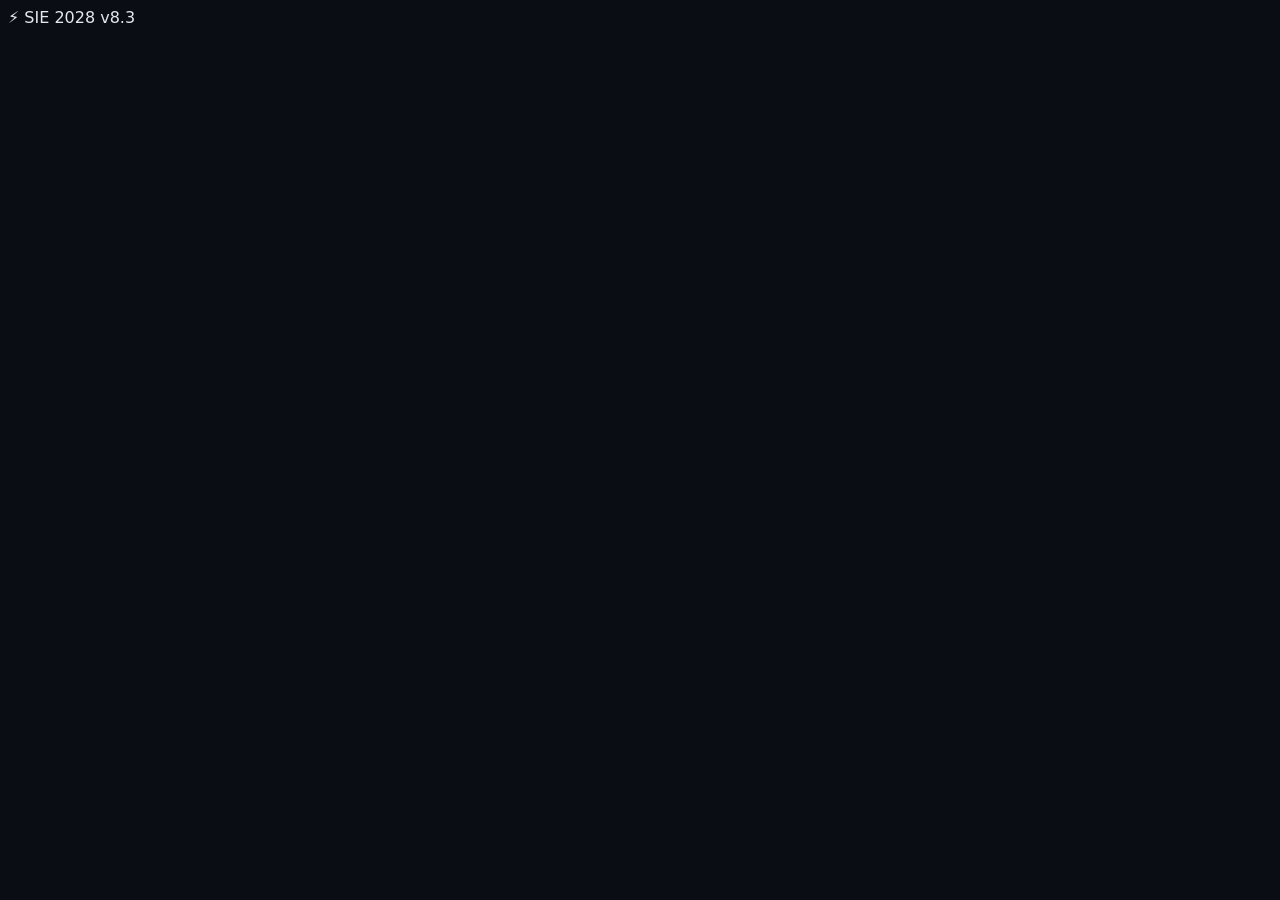
==== index.html @ 6c706891 "Add files via upload" ====
<!doctype html>
<html lang="es" data-theme="dark">
<head>
  <meta charset="utf-8"/>
  <meta name="viewport" content="width=device-width, initial-scale=1"/>
  <title>SIE 2028 · Sistema Inteligencia Electoral</title>
  <link rel="stylesheet" href="./assets/css/styles.css"/>
</head>
<body>
  <header class="topbar">
    <div class="brand">
      <span class="brand-icon">⚡</span>
      <span class="brand-name">SIE 2028</span>
      <span class="badge">v8.3</span>
    </div>
  </header>

  <div class="app-layout">
    <main class="main-content" id="main">
      <div id="view" class="view-container"></div>
    </main>
  </div>

  <script type="module" src="./app.js"></script>
</body>
</html>
---- assets/css/styles.css ----
/* SIE 2028 - Estilos base (los estilos completos están en index.html) */
body { background: #0A0D14; color: #E2E8F0; font-family: 'Segoe UI', system-ui, sans-serif; }
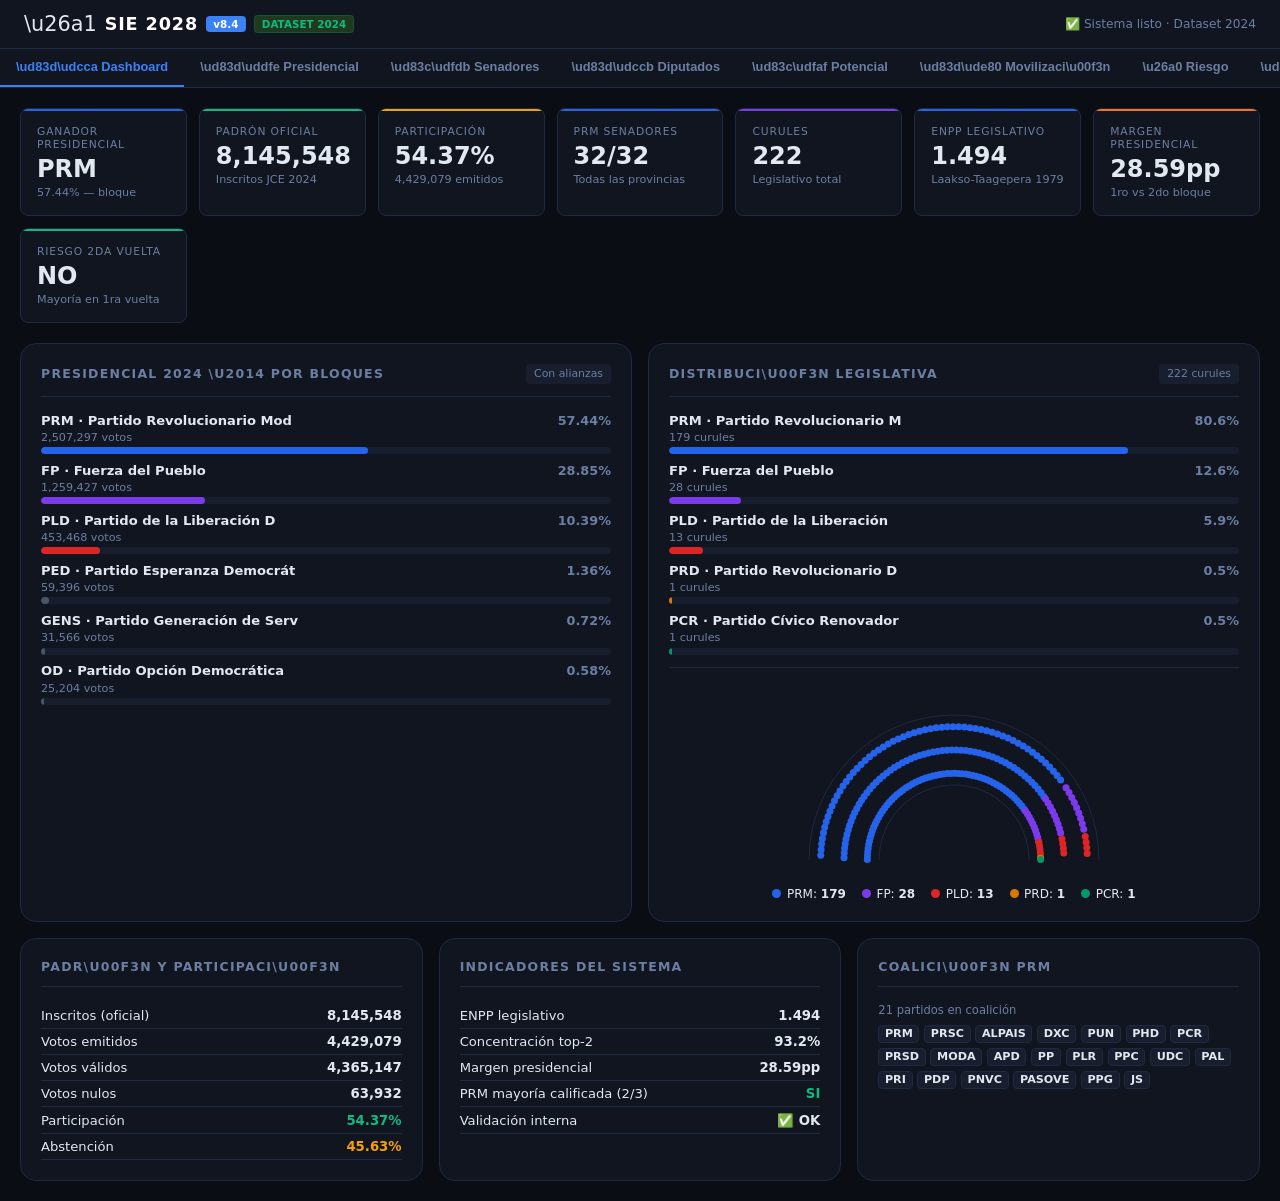
==== commit 9288026e: "Add files via upload" ====
--- a/index.html
+++ b/index.html
@@ -1,26 +1,156 @@
-<!doctype html>
-<html lang="es" data-theme="dark">
+<!DOCTYPE html>
+<html lang="es">
 <head>
-  <meta charset="utf-8"/>
-  <meta name="viewport" content="width=device-width, initial-scale=1"/>
-  <title>SIE 2028 · Sistema Inteligencia Electoral</title>
-  <link rel="stylesheet" href="./assets/css/styles.css"/>
+<meta charset="utf-8"/>
+<meta name="viewport" content="width=device-width,initial-scale=1"/>
+<title>SIE 2028 · Sistema Inteligencia Electoral</title>
+<link rel="stylesheet" href="./assets/css/styles.css"/>
 </head>
 <body>
-  <header class="topbar">
-    <div class="brand">
-      <span class="brand-icon">⚡</span>
-      <span class="brand-name">SIE 2028</span>
-      <span class="badge">v8.3</span>
+
+<header class="topbar">
+  <div class="brand">
+    <span style="font-size:1.3rem">\u26a1</span>
+    <span class="brand-name">SIE 2028</span>
+    <span class="badge">v8.4</span>
+    <span class="badge-ds">DATASET 2024</span>
+  </div>
+  <div style="display:flex;gap:.75rem;align-items:center">
+    <span id="sys-status" style="font-size:.76rem;color:var(--muted)">Iniciando...</span>
+  </div>
+</header>
+
+<nav class="nav" id="main-nav">
+  <button class="nav-btn active" data-view="dashboard">\ud83d\udcca Dashboard</button>
+  <button class="nav-btn" data-view="presidencial">\ud83d\uddfe Presidencial</button>
+  <button class="nav-btn" data-view="senadores">\ud83c\udfdb Senadores</button>
+  <button class="nav-btn" data-view="diputados">\ud83d\udccb Diputados</button>
+  <button class="nav-btn" data-view="potencial">\ud83c\udfaf Potencial</button>
+  <button class="nav-btn" data-view="movilizacion">\ud83d\ude80 Movilizaci\u00f3n</button>
+  <button class="nav-btn" data-view="riesgo">\u26a0 Riesgo</button>
+  <button class="nav-btn" data-view="simulador">\ud83d\udd2c Simulador 2028</button>
+  <button class="nav-btn" data-view="proyeccion">\ud83d\udcc8 Proyecci\u00f3n 2028</button>
+  <button class="nav-btn" data-view="replay">\u25b6 Replay 2024</button>
+  <button class="nav-btn" data-view="motores">\u2699 Motores</button>
+</nav>
+
+<main class="main">
+
+  <div id="view-dashboard" class="view active">
+    <div id="kpi-section"></div>
+    <div class="grid g2" style="margin-top:1rem">
+      <div class="card"><div class="card-hdr"><span class="card-title">Presidencial 2024 \u2014 Por bloques</span><span class="card-badge">Con alianzas</span></div><div id="pres-bar-list" class="bar-list"></div></div>
+      <div class="card"><div class="card-hdr"><span class="card-title">Distribuci\u00f3n legislativa</span><span class="card-badge">222 curules</span></div>
+        <div id="leg-bar-list" class="bar-list"></div>
+        <div class="divider"></div>
+        <canvas id="parl-canvas" width="360" height="195" style="display:block;margin:0 auto"></canvas>
+        <div id="parl-legend" style="display:flex;flex-wrap:wrap;gap:.5rem 1rem;justify-content:center;margin-top:.75rem"></div>
+      </div>
     </div>
-  </header>
-
-  <div class="app-layout">
-    <main class="main-content" id="main">
-      <div id="view" class="view-container"></div>
-    </main>
+    <div class="grid g3" style="margin-top:1rem">
+      <div class="card"><div class="card-hdr"><span class="card-title">Padr\u00f3n y Participaci\u00f3n</span></div><div id="dash-padron"></div></div>
+      <div class="card"><div class="card-hdr"><span class="card-title">Indicadores del Sistema</span></div><div id="dash-indicadores"></div></div>
+      <div class="card"><div class="card-hdr"><span class="card-title">Coalici\u00f3n PRM</span></div><div id="dash-coalicion"></div></div>
+    </div>
   </div>
 
-  <script type="module" src="./app.js"></script>
+  <div id="view-presidencial" class="view">
+    <div class="section-title">\ud83d\uddfe Resultados Presidenciales 2024</div>
+    <div class="grid g2">
+      <div class="card"><div class="card-hdr"><span class="card-title">Por bloque electoral</span><span class="card-badge">JCE Oficial</span></div><div id="pres-blocs-bars" class="bar-list"></div></div>
+      <div class="card"><div class="card-hdr"><span class="card-title">Estad\u00edsticas del proceso</span></div><div id="pres-stats"></div></div>
+    </div>
+    <div class="card" style="margin-top:1rem"><div class="card-hdr"><span class="card-title">Por partido individual</span></div><div id="pres-all-parties"></div></div>
+  </div>
+
+  <div id="view-senadores" class="view">
+    <div class="section-title">\ud83c\udfdb Senadores 2024 \u2014 32 Provincias</div>
+    <div class="kpi-grid" id="sen-kpis"></div>
+    <div class="prov-grid" id="sen-prov-grid"></div>
+  </div>
+
+  <div id="view-diputados" class="view">
+    <div class="section-title">\ud83d\udccb Diputados 2024 \u2014 D\u2019Hondt</div>
+    <div class="kpi-grid" id="dip-kpis"></div>
+    <div class="grid g2">
+      <div class="card"><div class="card-hdr"><span class="card-title">Curules por partido</span><span class="card-badge">178+5+7=190</span></div><div id="dip-bar-list" class="bar-list"></div></div>
+      <div class="card">
+        <div class="card-hdr"><span class="card-title">Diputados Exterior</span><span class="card-badge">7 curules</span></div><div id="ext-detail"></div>
+        <div class="divider"></div>
+        <div class="card-hdr" style="padding-top:.6rem"><span class="card-title">Lista Nacional</span><span class="card-badge">5 curules</span></div><div id="nat-detail"></div>
+      </div>
+    </div>
+    <div class="card" style="margin-top:1rem"><div class="card-hdr"><span class="card-title">Por circunscripci\u00f3n</span></div><div id="dip-circ-grid"></div></div>
+  </div>
+
+  <div id="view-potencial" class="view">
+    <div class="section-title">\ud83c\udfaf Potencial Electoral por Territorio</div>
+    <div class="grid g2" style="margin-bottom:1rem">
+      <div class="card"><div class="card-hdr"><span class="card-title">Objetivos ofensivos \u2014 FP</span><span class="card-badge">Score Jacobson 2004</span></div><div id="potencial-ofensivo"></div><p class="note">Score = f(margen, absten., ENPP). Fuente: Jacobson (2004), Taagepera-Shugart</p></div>
+      <div class="card"><div class="card-hdr"><span class="card-title">Defensas prioritarias \u2014 PRM</span><span class="card-badge">Risk composite</span></div><div id="potencial-defensivo"></div><p class="note">Risk = 0.5*(1-margen) + 0.25*(1-partic) + 0.25*ENPP. Fuente: Jacobson (2004)</p></div>
+    </div>
+    <div class="card"><div class="card-hdr"><span class="card-title">Mapa de competitividad provincial</span><span class="card-badge">Laakso-Taagepera ENPP</span></div><div id="competitividad-grid" class="prov-grid"></div></div>
+  </div>
+
+  <div id="view-movilizacion" class="view">
+    <div class="section-title">\ud83d\ude80 Agenda de Movilizaci\u00f3n \u2014 FP</div>
+    <div class="card">
+      <div class="card-hdr"><span class="card-title">Provincias recuperables</span><span class="card-badge">Leighley & Nagler 2013</span></div>
+      <p class="note" style="margin-bottom:.75rem">Votos necesarios = ceil(\u0394votos/2)+1. Factibilidad = % de abstencionistas a movilizar.</p>
+      <div id="movilizacion-list"></div>
+    </div>
+  </div>
+
+  <div id="view-riesgo" class="view">
+    <div class="section-title">\u26a0 Mapa de Riesgo Electoral \u2014 PRM</div>
+    <div class="kpi-grid" id="riesgo-kpis"></div>
+    <div class="grid g2">
+      <div class="card"><div class="card-hdr"><span class="card-title">Provincias por riesgo</span><span class="card-badge">Composite Index</span></div><div id="riesgo-list"></div><p class="note">Risk = 0.50\u00d7(1-margen) + 0.25\u00d7(1-partic.) + 0.25\u00d7ENPP</p></div>
+      <div class="card"><div class="card-hdr"><span class="card-title">Alertas de alto riesgo</span></div><div id="riesgo-alertas"></div></div>
+    </div>
+  </div>
+
+  <div id="view-simulador" class="view">
+    <div class="section-title">\ud83d\udd2c Simulador Electoral 2028</div>
+    <div class="sim-grid">
+      <div class="card"><div class="card-hdr"><span class="card-title">Intenci\u00f3n de voto</span><span class="card-badge">D\u2019Hondt + umbral 2%</span></div>
+        <div id="sim-sliders" class="slider-group"></div>
+        <div style="margin-top:1rem"><button id="btn-simular" style="background:var(--accent);color:#fff;border:none;padding:.6rem 1.2rem;border-radius:var(--r);font-weight:700;cursor:pointer;width:100%">\u25b6 Simular D\u2019Hondt</button></div>
+        <p class="note">D\u2019Hondt con umbral 2% \u2014 Ley Electoral RD 275-97, Art. 68</p>
+      </div>
+      <div class="card"><div class="card-hdr"><span class="card-title">Proyecci\u00f3n legislativa</span></div><div id="sim-results"><p class="text-muted text-sm">Ajusta los sliders y presiona Simular.</p></div></div>
+    </div>
+  </div>
+
+  <div id="view-proyeccion" class="view">
+    <div class="section-title">\ud83d\udcc8 Proyecci\u00f3n Electoral 2028</div>
+    <div class="grid g2">
+      <div class="card"><div class="card-hdr"><span class="card-title">Modelo Fundamentals</span><span class="card-badge">Abramowitz 2008 adaptado</span></div><div id="proy-fundamentals"></div><p class="note">Incumbencia Erikson & Wlezien +3.5pp. Desgaste -2pp por ciclo adicional. Regresi\u00f3n a la media 15% (Silver/538).</p></div>
+      <div class="card"><div class="card-hdr"><span class="card-title">Crecimiento del Padr\u00f3n</span><span class="card-badge">CAGR</span></div><div id="proy-padron"></div></div>
+    </div>
+    <div class="card" style="margin-top:1rem"><div class="card-hdr"><span class="card-title">Encuestas \u2014 Carga manual</span><span class="card-badge">Silver/538 weighting</span></div><div id="encuestas-panel"></div></div>
+  </div>
+
+  <div id="view-replay" class="view">
+    <div class="section-title">\u25b6 Replay Electoral 2024</div>
+    <div class="grid g2">
+      <div class="card"><div class="card-hdr"><span class="card-title">Verificaciones</span><span class="card-badge">MODO REPLAY</span></div><div id="replay-checks"></div></div>
+      <div class="card"><div class="card-hdr"><span class="card-title">Resumen</span></div><div id="replay-summary"></div></div>
+    </div>
+  </div>
+
+  <div id="view-motores" class="view">
+    <div class="section-title">\u2699 Estado de Motores \u2014 SIE 2028 v8.4</div>
+    <div class="grid g2">
+      <div class="card"><div class="card-hdr"><span class="card-title">Activos (16)</span></div><div id="motores-on"></div></div>
+      <div class="card"><div class="card-hdr"><span class="card-title">Desactivados (2)</span></div><div id="motores-off"></div></div>
+    </div>
+    <div class="card" style="margin-top:1rem"><div class="card-hdr"><span class="card-title">Datasets</span></div><div id="datasets-status"></div></div>
+    <div class="card" style="margin-top:1rem"><div class="card-hdr"><span class="card-title">Referencias metodol\u00f3gicas</span></div><div id="metodologia-refs"></div></div>
+  </div>
+
+</main>
+
+<script src="./app.js"></script>
 </body>
 </html>
--- a/assets/css/styles.css
+++ b/assets/css/styles.css
@@ -1,2 +1,79 @@
-/* SIE 2028 - Estilos base (los estilos completos están en index.html) */
-body { background: #0A0D14; color: #E2E8F0; font-family: 'Segoe UI', system-ui, sans-serif; }
+
+:root{
+  --bg:#0A0D14;--bg2:#111520;--bg3:#181E2E;--border:#1E2A40;
+  --text:#E2E8F0;--muted:#6B7FA3;--accent:#3B82F6;
+  --prm:#2563EB;--fp:#7C3AED;--pld:#DC2626;--prd:#D97706;--pcr:#059669;--other:#4B5563;
+  --gold:#F59E0B;--green:#10B981;--red:#EF4444;--orange:#F97316;
+  --r:.5rem;--r2:1rem;
+}
+*{box-sizing:border-box;margin:0;padding:0}
+body{background:var(--bg);color:var(--text);font-family:'Segoe UI',system-ui,sans-serif;min-height:100vh;display:flex;flex-direction:column}
+.topbar{background:var(--bg2);border-bottom:1px solid var(--border);padding:.75rem 1.5rem;display:flex;align-items:center;justify-content:space-between;position:sticky;top:0;z-index:100}
+.brand{display:flex;align-items:center;gap:.5rem}
+.brand-name{font-size:1.1rem;font-weight:700;letter-spacing:.05em;color:#fff}
+.badge{background:var(--accent);color:#fff;font-size:.65rem;font-weight:700;padding:.15rem .45rem;border-radius:.25rem}
+.badge-ds{background:#1E3A1E;color:var(--green);border:1px solid #10B98133;font-size:.65rem;font-weight:700;padding:.15rem .45rem;border-radius:.25rem}
+.nav{background:var(--bg2);border-bottom:1px solid var(--border);display:flex;overflow-x:auto;scrollbar-width:none}
+.nav::-webkit-scrollbar{display:none}
+.nav-btn{background:none;border:none;color:var(--muted);padding:.65rem 1rem;font-size:.8rem;font-weight:600;cursor:pointer;border-bottom:2px solid transparent;transition:all .2s;white-space:nowrap}
+.nav-btn:hover{color:var(--text)}.nav-btn.active{color:var(--accent);border-bottom-color:var(--accent)}
+.main{flex:1;padding:1.25rem;max-width:1440px;margin:0 auto;width:100%}
+.view{display:none}.view.active{display:block}
+.grid{display:grid;gap:1rem}
+.g2{grid-template-columns:repeat(2,1fr)}.g3{grid-template-columns:repeat(3,1fr)}.g4{grid-template-columns:repeat(4,1fr)}
+.card{background:var(--bg2);border:1px solid var(--border);border-radius:var(--r2);padding:1.25rem}
+.card-hdr{display:flex;align-items:center;justify-content:space-between;margin-bottom:1rem;padding-bottom:.75rem;border-bottom:1px solid var(--border)}
+.card-title{font-size:.78rem;font-weight:700;text-transform:uppercase;letter-spacing:.1em;color:var(--muted)}
+.card-badge{font-size:.68rem;color:var(--muted);background:var(--bg3);padding:.2rem .5rem;border-radius:.25rem}
+.kpi-grid{display:grid;grid-template-columns:repeat(auto-fit,minmax(150px,1fr));gap:.75rem;margin-bottom:1.25rem}
+.kpi{background:var(--bg2);border:1px solid var(--border);border-radius:var(--r);padding:1rem;position:relative;overflow:hidden}
+.kpi::before{content:'';position:absolute;top:0;left:0;right:0;height:2px}
+.kpi.blue::before{background:var(--prm)}.kpi.purple::before{background:var(--fp)}
+.kpi.green::before{background:var(--green)}.kpi.gold::before{background:var(--gold)}
+.kpi.red::before{background:var(--red)}.kpi.orange::before{background:var(--orange)}
+.kpi-label{font-size:.67rem;text-transform:uppercase;letter-spacing:.08em;color:var(--muted);margin-bottom:.4rem}
+.kpi-val{font-size:1.5rem;font-weight:800;line-height:1}
+.kpi-sub{font-size:.7rem;color:var(--muted);margin-top:.3rem}
+.bar-list{display:flex;flex-direction:column;gap:.55rem}
+.bar-hdr{display:flex;justify-content:space-between;align-items:center;margin-bottom:.2rem}
+.bar-label{font-size:.82rem;font-weight:600}.bar-pct{font-size:.8rem;font-weight:700;color:var(--muted)}
+.bar-track{background:var(--bg3);border-radius:99px;height:7px;overflow:hidden}
+.bar-fill{height:100%;border-radius:99px;transition:width 1s cubic-bezier(.4,0,.2,1)}
+.prov-grid{display:grid;grid-template-columns:repeat(auto-fill,minmax(190px,1fr));gap:.5rem}
+.prov-card{background:var(--bg3);border:1px solid var(--border);border-radius:var(--r);padding:.75rem;transition:border-color .2s}
+.prov-card:hover{border-color:var(--accent)}
+.prov-name{font-size:.76rem;font-weight:600;margin-bottom:.25rem;color:var(--muted)}
+.prov-winner{font-size:.95rem;font-weight:800;margin-bottom:.12rem}
+.prov-pct{font-size:.7rem;color:var(--muted)}
+.prov-bar{margin-top:.45rem;display:flex;gap:2px;height:4px;border-radius:3px;overflow:hidden}
+.risk-badge{display:inline-block;font-size:.63rem;font-weight:700;padding:.1rem .32rem;border-radius:.2rem;margin-top:.28rem}
+.risk-alto{background:#3D1A1A;color:var(--red);border:1px solid #EF444433}
+.risk-medio{background:#3D2A0A;color:var(--gold);border:1px solid #F59E0B33}
+.risk-bajo{background:#0D2010;color:var(--green);border:1px solid #10B98133}
+.sim-grid{display:grid;grid-template-columns:1fr 1fr;gap:1.25rem;align-items:start}
+.slider-group{display:flex;flex-direction:column;gap:.85rem}
+.slider-row{display:grid;grid-template-columns:52px 1fr 46px;gap:.5rem;align-items:center}
+.slider-party{font-size:.8rem;font-weight:700}
+.slider-val{font-size:.76rem;font-weight:700;text-align:right;color:var(--muted)}
+input[type=range]{-webkit-appearance:none;width:100%;height:5px;border-radius:99px;background:var(--bg3);outline:none;cursor:pointer}
+input[type=range]::-webkit-slider-thumb{-webkit-appearance:none;width:14px;height:14px;border-radius:50%;background:var(--accent);cursor:pointer}
+.replay-step{background:var(--bg3);border:1px solid var(--border);border-radius:var(--r);padding:.6rem .9rem;display:flex;align-items:center;gap:.5rem;margin-bottom:.35rem}
+.replay-step.ok{border-color:#10B98133;background:#0D1F14}
+.replay-step.fail{border-color:#EF444433;background:#1F0D0D}
+.replay-icon{font-size:.95rem;min-width:1.3rem}
+.replay-name{font-size:.8rem;font-weight:600;flex:1}
+.replay-status{font-size:.7rem;color:var(--muted)}
+.section-title{font-size:1.1rem;font-weight:700;margin-bottom:1rem;display:flex;align-items:center;gap:.5rem}
+.tag{display:inline-block;font-size:.63rem;font-weight:700;padding:.1rem .35rem;border-radius:.2rem}
+.tag-on{background:#0D2010;color:var(--green);border:1px solid #10B98133}
+.tag-off{background:#1A1A1A;color:var(--muted);border:1px solid var(--border)}
+.divider{height:1px;background:var(--border);margin:.75rem 0}
+.text-muted{color:var(--muted)}.text-sm{font-size:.82rem}.fw7{font-weight:700}
+.flex{display:flex}.jb{justify-content:space-between}
+.note{font-size:.67rem;color:var(--muted);border-left:2px solid var(--border);padding-left:.55rem;margin-top:.6rem;font-style:italic}
+.score-wrap{display:flex;align-items:center;gap:.5rem}
+.score-track{flex:1;background:var(--bg3);border-radius:99px;height:6px;overflow:hidden}
+.score-fill{height:100%;border-radius:99px}
+.mov-card{background:var(--bg3);border:1px solid var(--border);border-radius:var(--r);padding:.75rem;margin-bottom:.4rem}
+.fact-alta{color:var(--green)}.fact-media{color:var(--gold)}.fact-baja{color:var(--red)}
+@media(max-width:720px){.g2,.g3,.g4{grid-template-columns:1fr}.sim-grid{grid-template-columns:1fr}}
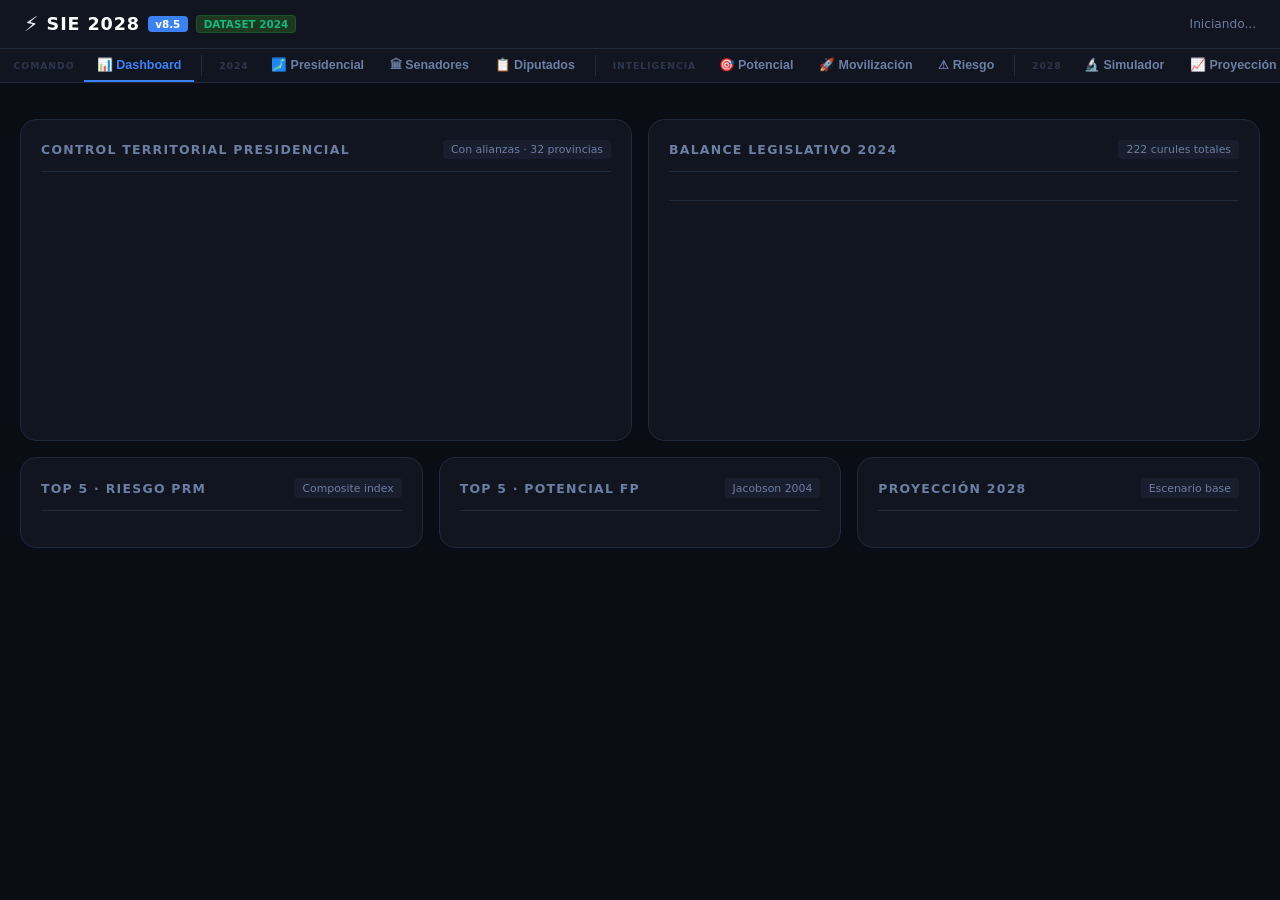
==== commit 608ebce4: "Add files via upload" ====
--- a/index.html
+++ b/index.html
@@ -10,9 +10,9 @@
 
 <header class="topbar">
   <div class="brand">
-    <span style="font-size:1.3rem">\u26a1</span>
+    <span style="font-size:1.3rem">⚡</span>
     <span class="brand-name">SIE 2028</span>
-    <span class="badge">v8.4</span>
+    <span class="badge">v8.5</span>
     <span class="badge-ds">DATASET 2024</span>
   </div>
   <div style="display:flex;gap:.75rem;align-items:center">
@@ -20,119 +20,269 @@
   </div>
 </header>
 
+<!-- NAV con grupos jerárquicos -->
 <nav class="nav" id="main-nav">
-  <button class="nav-btn active" data-view="dashboard">\ud83d\udcca Dashboard</button>
-  <button class="nav-btn" data-view="presidencial">\ud83d\uddfe Presidencial</button>
-  <button class="nav-btn" data-view="senadores">\ud83c\udfdb Senadores</button>
-  <button class="nav-btn" data-view="diputados">\ud83d\udccb Diputados</button>
-  <button class="nav-btn" data-view="potencial">\ud83c\udfaf Potencial</button>
-  <button class="nav-btn" data-view="movilizacion">\ud83d\ude80 Movilizaci\u00f3n</button>
-  <button class="nav-btn" data-view="riesgo">\u26a0 Riesgo</button>
-  <button class="nav-btn" data-view="simulador">\ud83d\udd2c Simulador 2028</button>
-  <button class="nav-btn" data-view="proyeccion">\ud83d\udcc8 Proyecci\u00f3n 2028</button>
-  <button class="nav-btn" data-view="replay">\u25b6 Replay 2024</button>
-  <button class="nav-btn" data-view="motores">\u2699 Motores</button>
+  <div class="nav-group">
+    <span class="nav-group-label">COMANDO</span>
+    <button class="nav-btn active" data-view="dashboard">📊 Dashboard</button>
+  </div>
+  <div class="nav-sep"></div>
+  <div class="nav-group">
+    <span class="nav-group-label">2024</span>
+    <button class="nav-btn" data-view="presidencial">🗾 Presidencial</button>
+    <button class="nav-btn" data-view="senadores">🏛 Senadores</button>
+    <button class="nav-btn" data-view="diputados">📋 Diputados</button>
+  </div>
+  <div class="nav-sep"></div>
+  <div class="nav-group">
+    <span class="nav-group-label">INTELIGENCIA</span>
+    <button class="nav-btn" data-view="potencial">🎯 Potencial</button>
+    <button class="nav-btn" data-view="movilizacion">🚀 Movilización</button>
+    <button class="nav-btn" data-view="riesgo">⚠ Riesgo</button>
+  </div>
+  <div class="nav-sep"></div>
+  <div class="nav-group">
+    <span class="nav-group-label">2028</span>
+    <button class="nav-btn" data-view="simulador">🔬 Simulador</button>
+    <button class="nav-btn" data-view="proyeccion">📈 Proyección</button>
+  </div>
+  <div class="nav-sep"></div>
+  <div class="nav-group">
+    <span class="nav-group-label">SISTEMA</span>
+    <button class="nav-btn" data-view="replay">▶ Replay</button>
+    <button class="nav-btn" data-view="motores">⚙ Motores</button>
+  </div>
 </nav>
 
 <main class="main">
 
+  <!-- NIVEL 1: COMANDO -->
   <div id="view-dashboard" class="view active">
+    <!-- Fila 1: KPIs estratégicos -->
     <div id="kpi-section"></div>
+
+    <!-- Fila 2: Mapa de control + Legislativo -->
     <div class="grid g2" style="margin-top:1rem">
-      <div class="card"><div class="card-hdr"><span class="card-title">Presidencial 2024 \u2014 Por bloques</span><span class="card-badge">Con alianzas</span></div><div id="pres-bar-list" class="bar-list"></div></div>
-      <div class="card"><div class="card-hdr"><span class="card-title">Distribuci\u00f3n legislativa</span><span class="card-badge">222 curules</span></div>
+      <div class="card">
+        <div class="card-hdr">
+          <span class="card-title">Control territorial presidencial</span>
+          <span class="card-badge">Con alianzas · 32 provincias</span>
+        </div>
+        <div id="dash-mapa-control"></div>
+      </div>
+      <div class="card">
+        <div class="card-hdr">
+          <span class="card-title">Balance legislativo 2024</span>
+          <span class="card-badge">222 curules totales</span>
+        </div>
         <div id="leg-bar-list" class="bar-list"></div>
         <div class="divider"></div>
         <canvas id="parl-canvas" width="360" height="195" style="display:block;margin:0 auto"></canvas>
         <div id="parl-legend" style="display:flex;flex-wrap:wrap;gap:.5rem 1rem;justify-content:center;margin-top:.75rem"></div>
       </div>
     </div>
+
+    <!-- Fila 3: Alertas estratégicas -->
     <div class="grid g3" style="margin-top:1rem">
-      <div class="card"><div class="card-hdr"><span class="card-title">Padr\u00f3n y Participaci\u00f3n</span></div><div id="dash-padron"></div></div>
-      <div class="card"><div class="card-hdr"><span class="card-title">Indicadores del Sistema</span></div><div id="dash-indicadores"></div></div>
-      <div class="card"><div class="card-hdr"><span class="card-title">Coalici\u00f3n PRM</span></div><div id="dash-coalicion"></div></div>
-    </div>
-  </div>
-
+      <div class="card">
+        <div class="card-hdr"><span class="card-title">Top 5 · Riesgo PRM</span><span class="card-badge">Composite index</span></div>
+        <div id="dash-riesgo-top"></div>
+      </div>
+      <div class="card">
+        <div class="card-hdr"><span class="card-title">Top 5 · Potencial FP</span><span class="card-badge">Jacobson 2004</span></div>
+        <div id="dash-potencial-top"></div>
+      </div>
+      <div class="card">
+        <div class="card-hdr"><span class="card-title">Proyección 2028</span><span class="card-badge">Escenario base</span></div>
+        <div id="dash-proyeccion-quick"></div>
+      </div>
+    </div>
+  </div>
+
+  <!-- NIVEL 2: ANÁLISIS ELECTORAL 2024 -->
   <div id="view-presidencial" class="view">
-    <div class="section-title">\ud83d\uddfe Resultados Presidenciales 2024</div>
-    <div class="grid g2">
-      <div class="card"><div class="card-hdr"><span class="card-title">Por bloque electoral</span><span class="card-badge">JCE Oficial</span></div><div id="pres-blocs-bars" class="bar-list"></div></div>
-      <div class="card"><div class="card-hdr"><span class="card-title">Estad\u00edsticas del proceso</span></div><div id="pres-stats"></div></div>
-    </div>
-    <div class="card" style="margin-top:1rem"><div class="card-hdr"><span class="card-title">Por partido individual</span></div><div id="pres-all-parties"></div></div>
+    <div class="section-title">🗾 Resultados Presidenciales 2024</div>
+    <div class="grid g2">
+      <div class="card">
+        <div class="card-hdr"><span class="card-title">Por bloque electoral</span><span class="card-badge">JCE Oficial · Con alianzas</span></div>
+        <div id="pres-blocs-bars" class="bar-list"></div>
+      </div>
+      <div class="card">
+        <div class="card-hdr"><span class="card-title">Estadísticas del proceso</span></div>
+        <div id="pres-stats"></div>
+      </div>
+    </div>
+    <div class="card" style="margin-top:1rem">
+      <div class="card-hdr"><span class="card-title">Por partido individual</span><span class="card-badge">Sin agrupar</span></div>
+      <div id="pres-all-parties"></div>
+    </div>
   </div>
 
   <div id="view-senadores" class="view">
-    <div class="section-title">\ud83c\udfdb Senadores 2024 \u2014 32 Provincias</div>
+    <div class="section-title">🏛 Senadores 2024 — 32 Provincias</div>
     <div class="kpi-grid" id="sen-kpis"></div>
-    <div class="prov-grid" id="sen-prov-grid"></div>
+    <!-- Tabs: ganador real vs bloque coalición -->
+    <div class="tab-bar" id="sen-tab-bar">
+      <button class="tab-btn active" data-tab="sen-real">Ganador real por partido</button>
+      <button class="tab-btn" data-tab="sen-coal">Por bloque coalición</button>
+    </div>
+    <div id="sen-tab-real" class="tab-panel active">
+      <div class="prov-grid" id="sen-prov-grid"></div>
+    </div>
+    <div id="sen-tab-coal" class="tab-panel">
+      <div id="sen-coal-detail"></div>
+    </div>
   </div>
 
   <div id="view-diputados" class="view">
-    <div class="section-title">\ud83d\udccb Diputados 2024 \u2014 D\u2019Hondt</div>
+    <div class="section-title">📋 Diputados 2024 — D'Hondt</div>
     <div class="kpi-grid" id="dip-kpis"></div>
     <div class="grid g2">
-      <div class="card"><div class="card-hdr"><span class="card-title">Curules por partido</span><span class="card-badge">178+5+7=190</span></div><div id="dip-bar-list" class="bar-list"></div></div>
-      <div class="card">
-        <div class="card-hdr"><span class="card-title">Diputados Exterior</span><span class="card-badge">7 curules</span></div><div id="ext-detail"></div>
+      <div class="card">
+        <div class="card-hdr"><span class="card-title">Curules por partido</span><span class="card-badge">178+5+7=190</span></div>
+        <div id="dip-bar-list" class="bar-list"></div>
+      </div>
+      <div class="card">
+        <div class="card-hdr"><span class="card-title">Diputados Exterior</span><span class="card-badge">7 curules</span></div>
+        <div id="ext-detail"></div>
         <div class="divider"></div>
-        <div class="card-hdr" style="padding-top:.6rem"><span class="card-title">Lista Nacional</span><span class="card-badge">5 curules</span></div><div id="nat-detail"></div>
-      </div>
-    </div>
-    <div class="card" style="margin-top:1rem"><div class="card-hdr"><span class="card-title">Por circunscripci\u00f3n</span></div><div id="dip-circ-grid"></div></div>
-  </div>
-
+        <div class="card-hdr" style="padding-top:.6rem"><span class="card-title">Lista Nacional</span><span class="card-badge">5 curules</span></div>
+        <div id="nat-detail"></div>
+      </div>
+    </div>
+    <div class="card" style="margin-top:1rem">
+      <div class="card-hdr"><span class="card-title">Por circunscripción</span><span class="card-badge">D'Hondt umbral 2%</span></div>
+      <div id="dip-circ-grid"></div>
+    </div>
+  </div>
+
+  <!-- NIVEL 3: INTELIGENCIA ESTRATÉGICA -->
   <div id="view-potencial" class="view">
-    <div class="section-title">\ud83c\udfaf Potencial Electoral por Territorio</div>
+    <div class="section-title">🎯 Potencial Electoral por Territorio</div>
+    <!-- Selector de nivel electoral -->
+    <div class="level-selector" id="pot-level-bar">
+      <span class="level-label">Nivel:</span>
+      <button class="level-btn active" data-level="presidencial">Presidencial</button>
+      <button class="level-btn" data-level="senadores">Senadores</button>
+      <button class="level-btn" data-level="diputados">Diputados</button>
+    </div>
     <div class="grid g2" style="margin-bottom:1rem">
-      <div class="card"><div class="card-hdr"><span class="card-title">Objetivos ofensivos \u2014 FP</span><span class="card-badge">Score Jacobson 2004</span></div><div id="potencial-ofensivo"></div><p class="note">Score = f(margen, absten., ENPP). Fuente: Jacobson (2004), Taagepera-Shugart</p></div>
-      <div class="card"><div class="card-hdr"><span class="card-title">Defensas prioritarias \u2014 PRM</span><span class="card-badge">Risk composite</span></div><div id="potencial-defensivo"></div><p class="note">Risk = 0.5*(1-margen) + 0.25*(1-partic) + 0.25*ENPP. Fuente: Jacobson (2004)</p></div>
-    </div>
-    <div class="card"><div class="card-hdr"><span class="card-title">Mapa de competitividad provincial</span><span class="card-badge">Laakso-Taagepera ENPP</span></div><div id="competitividad-grid" class="prov-grid"></div></div>
+      <div class="card">
+        <div class="card-hdr">
+          <span class="card-title">Objetivos ofensivos — FP</span>
+          <span class="card-badge">Score Jacobson 2004</span>
+        </div>
+        <div id="potencial-ofensivo"></div>
+        <p class="note">Score = f(margen, absten., ENPP). Fuente: Jacobson (2004), Taagepera-Shugart</p>
+      </div>
+      <div class="card">
+        <div class="card-hdr">
+          <span class="card-title">Defensas prioritarias — PRM</span>
+          <span class="card-badge">Risk composite</span>
+        </div>
+        <div id="potencial-defensivo"></div>
+        <p class="note">Risk = 0.5*(1-margen) + 0.25*(1-partic) + 0.25*ENPP. Fuente: Jacobson (2004)</p>
+      </div>
+    </div>
+    <div class="card">
+      <div class="card-hdr">
+        <span class="card-title">Mapa de competitividad provincial</span>
+        <span class="card-badge" id="pot-nivel-badge">Nivel: presidencial</span>
+      </div>
+      <div id="competitividad-grid" class="prov-grid"></div>
+    </div>
   </div>
 
   <div id="view-movilizacion" class="view">
-    <div class="section-title">\ud83d\ude80 Agenda de Movilizaci\u00f3n \u2014 FP</div>
+    <div class="section-title">🚀 Agenda de Movilización</div>
+    <!-- Selector de partido + nivel -->
+    <div class="level-selector" id="mov-controls">
+      <span class="level-label">Partido:</span>
+      <button class="level-btn active" data-partido="FP">FP</button>
+      <button class="level-btn" data-partido="PRM">PRM</button>
+      <button class="level-btn" data-partido="PLD">PLD</button>
+      <span class="level-label" style="margin-left:.75rem">Nivel:</span>
+      <button class="level-btn active" data-nivel="presidencial">Presidencial</button>
+      <button class="level-btn" data-nivel="senadores">Senadores</button>
+      <button class="level-btn" data-nivel="diputados">Diputados</button>
+    </div>
+    <div class="kpi-grid" id="mov-kpis"></div>
     <div class="card">
-      <div class="card-hdr"><span class="card-title">Provincias recuperables</span><span class="card-badge">Leighley & Nagler 2013</span></div>
-      <p class="note" style="margin-bottom:.75rem">Votos necesarios = ceil(\u0394votos/2)+1. Factibilidad = % de abstencionistas a movilizar.</p>
+      <div class="card-hdr">
+        <span class="card-title" id="mov-card-title">Provincias recuperables</span>
+        <span class="card-badge">Leighley &amp; Nagler 2013</span>
+      </div>
+      <p class="note" style="margin-bottom:.75rem">Votos necesarios = ceil(Δvotos/2)+1. Factibilidad = % de abstencionistas a movilizar.</p>
       <div id="movilizacion-list"></div>
     </div>
   </div>
 
   <div id="view-riesgo" class="view">
-    <div class="section-title">\u26a0 Mapa de Riesgo Electoral \u2014 PRM</div>
+    <div class="section-title">⚠ Mapa de Riesgo Electoral</div>
+    <!-- Selector de partido + nivel -->
+    <div class="level-selector" id="riesgo-controls">
+      <span class="level-label">Partido:</span>
+      <button class="level-btn active" data-partido="PRM">PRM</button>
+      <button class="level-btn" data-partido="FP">FP</button>
+      <span class="level-label" style="margin-left:.75rem">Nivel:</span>
+      <button class="level-btn active" data-nivel="presidencial">Presidencial</button>
+      <button class="level-btn" data-nivel="senadores">Senadores</button>
+    </div>
     <div class="kpi-grid" id="riesgo-kpis"></div>
     <div class="grid g2">
-      <div class="card"><div class="card-hdr"><span class="card-title">Provincias por riesgo</span><span class="card-badge">Composite Index</span></div><div id="riesgo-list"></div><p class="note">Risk = 0.50\u00d7(1-margen) + 0.25\u00d7(1-partic.) + 0.25\u00d7ENPP</p></div>
-      <div class="card"><div class="card-hdr"><span class="card-title">Alertas de alto riesgo</span></div><div id="riesgo-alertas"></div></div>
-    </div>
-  </div>
-
+      <div class="card">
+        <div class="card-hdr"><span class="card-title">Provincias por riesgo</span><span class="card-badge">Composite Index</span></div>
+        <div id="riesgo-list"></div>
+        <p class="note">Risk = 0.50×(1-margen) + 0.25×(1-partic.) + 0.25×ENPP</p>
+      </div>
+      <div class="card">
+        <div class="card-hdr"><span class="card-title">Alertas de alto riesgo</span></div>
+        <div id="riesgo-alertas"></div>
+      </div>
+    </div>
+  </div>
+
+  <!-- NIVEL 4: PROSPECTIVA 2028 -->
   <div id="view-simulador" class="view">
-    <div class="section-title">\ud83d\udd2c Simulador Electoral 2028</div>
+    <div class="section-title">🔬 Simulador Electoral 2028</div>
     <div class="sim-grid">
-      <div class="card"><div class="card-hdr"><span class="card-title">Intenci\u00f3n de voto</span><span class="card-badge">D\u2019Hondt + umbral 2%</span></div>
+      <div class="card">
+        <div class="card-hdr"><span class="card-title">Intención de voto</span><span class="card-badge">D'Hondt + umbral 2%</span></div>
         <div id="sim-sliders" class="slider-group"></div>
-        <div style="margin-top:1rem"><button id="btn-simular" style="background:var(--accent);color:#fff;border:none;padding:.6rem 1.2rem;border-radius:var(--r);font-weight:700;cursor:pointer;width:100%">\u25b6 Simular D\u2019Hondt</button></div>
-        <p class="note">D\u2019Hondt con umbral 2% \u2014 Ley Electoral RD 275-97, Art. 68</p>
-      </div>
-      <div class="card"><div class="card-hdr"><span class="card-title">Proyecci\u00f3n legislativa</span></div><div id="sim-results"><p class="text-muted text-sm">Ajusta los sliders y presiona Simular.</p></div></div>
+        <div style="margin-top:1rem">
+          <button id="btn-simular" style="background:var(--accent);color:#fff;border:none;padding:.6rem 1.2rem;border-radius:var(--r);font-weight:700;cursor:pointer;width:100%">▶ Simular D'Hondt</button>
+        </div>
+        <p class="note">D'Hondt con umbral 2% — Ley Electoral RD 275-97, Art. 68</p>
+      </div>
+      <div class="card">
+        <div class="card-hdr"><span class="card-title">Proyección legislativa</span></div>
+        <div id="sim-results"><p class="text-muted text-sm">Ajusta los sliders y presiona Simular.</p></div>
+      </div>
     </div>
   </div>
 
   <div id="view-proyeccion" class="view">
-    <div class="section-title">\ud83d\udcc8 Proyecci\u00f3n Electoral 2028</div>
-    <div class="grid g2">
-      <div class="card"><div class="card-hdr"><span class="card-title">Modelo Fundamentals</span><span class="card-badge">Abramowitz 2008 adaptado</span></div><div id="proy-fundamentals"></div><p class="note">Incumbencia Erikson & Wlezien +3.5pp. Desgaste -2pp por ciclo adicional. Regresi\u00f3n a la media 15% (Silver/538).</p></div>
-      <div class="card"><div class="card-hdr"><span class="card-title">Crecimiento del Padr\u00f3n</span><span class="card-badge">CAGR</span></div><div id="proy-padron"></div></div>
-    </div>
-    <div class="card" style="margin-top:1rem"><div class="card-hdr"><span class="card-title">Encuestas \u2014 Carga manual</span><span class="card-badge">Silver/538 weighting</span></div><div id="encuestas-panel"></div></div>
-  </div>
-
+    <div class="section-title">📈 Proyección Electoral 2028</div>
+    <div class="grid g2">
+      <div class="card">
+        <div class="card-hdr"><span class="card-title">Modelo Fundamentals</span><span class="card-badge">Abramowitz 2008 adaptado</span></div>
+        <div id="proy-fundamentals"></div>
+        <p class="note">Incumbencia Erikson & Wlezien +3.5pp. Desgaste -2pp por ciclo adicional. Regresión a la media 15% (Silver/538).</p>
+      </div>
+      <div class="card">
+        <div class="card-hdr"><span class="card-title">Crecimiento del Padrón</span><span class="card-badge">CAGR</span></div>
+        <div id="proy-padron"></div>
+      </div>
+    </div>
+    <div class="card" style="margin-top:1rem">
+      <div class="card-hdr"><span class="card-title">Encuestas — Carga manual</span><span class="card-badge">Silver/538 weighting</span></div>
+      <div id="encuestas-panel"></div>
+    </div>
+  </div>
+
+  <!-- NIVEL 5: TÉCNICO / AUDITORÍA -->
   <div id="view-replay" class="view">
-    <div class="section-title">\u25b6 Replay Electoral 2024</div>
+    <div class="section-title">▶ Replay Electoral 2024</div>
     <div class="grid g2">
       <div class="card"><div class="card-hdr"><span class="card-title">Verificaciones</span><span class="card-badge">MODO REPLAY</span></div><div id="replay-checks"></div></div>
       <div class="card"><div class="card-hdr"><span class="card-title">Resumen</span></div><div id="replay-summary"></div></div>
@@ -140,17 +290,16 @@
   </div>
 
   <div id="view-motores" class="view">
-    <div class="section-title">\u2699 Estado de Motores \u2014 SIE 2028 v8.4</div>
-    <div class="grid g2">
-      <div class="card"><div class="card-hdr"><span class="card-title">Activos (16)</span></div><div id="motores-on"></div></div>
-      <div class="card"><div class="card-hdr"><span class="card-title">Desactivados (2)</span></div><div id="motores-off"></div></div>
+    <div class="section-title">⚙ Estado de Motores — SIE 2028 v8.5</div>
+    <div class="grid g2">
+      <div class="card"><div class="card-hdr"><span class="card-title">Activos</span></div><div id="motores-on"></div></div>
+      <div class="card"><div class="card-hdr"><span class="card-title">Desactivados</span></div><div id="motores-off"></div></div>
     </div>
     <div class="card" style="margin-top:1rem"><div class="card-hdr"><span class="card-title">Datasets</span></div><div id="datasets-status"></div></div>
-    <div class="card" style="margin-top:1rem"><div class="card-hdr"><span class="card-title">Referencias metodol\u00f3gicas</span></div><div id="metodologia-refs"></div></div>
+    <div class="card" style="margin-top:1rem"><div class="card-hdr"><span class="card-title">Referencias metodológicas</span></div><div id="metodologia-refs"></div></div>
   </div>
 
 </main>
-
 <script src="./app.js"></script>
 </body>
 </html>
--- a/assets/css/styles.css
+++ b/assets/css/styles.css
@@ -8,23 +8,36 @@
 }
 *{box-sizing:border-box;margin:0;padding:0}
 body{background:var(--bg);color:var(--text);font-family:'Segoe UI',system-ui,sans-serif;min-height:100vh;display:flex;flex-direction:column}
+
+/* ── TOPBAR ── */
 .topbar{background:var(--bg2);border-bottom:1px solid var(--border);padding:.75rem 1.5rem;display:flex;align-items:center;justify-content:space-between;position:sticky;top:0;z-index:100}
 .brand{display:flex;align-items:center;gap:.5rem}
 .brand-name{font-size:1.1rem;font-weight:700;letter-spacing:.05em;color:#fff}
 .badge{background:var(--accent);color:#fff;font-size:.65rem;font-weight:700;padding:.15rem .45rem;border-radius:.25rem}
 .badge-ds{background:#1E3A1E;color:var(--green);border:1px solid #10B98133;font-size:.65rem;font-weight:700;padding:.15rem .45rem;border-radius:.25rem}
-.nav{background:var(--bg2);border-bottom:1px solid var(--border);display:flex;overflow-x:auto;scrollbar-width:none}
+
+/* ── NAV JERÁRQUICO ── */
+.nav{background:var(--bg2);border-bottom:1px solid var(--border);display:flex;align-items:stretch;overflow-x:auto;scrollbar-width:none;gap:0}
 .nav::-webkit-scrollbar{display:none}
-.nav-btn{background:none;border:none;color:var(--muted);padding:.65rem 1rem;font-size:.8rem;font-weight:600;cursor:pointer;border-bottom:2px solid transparent;transition:all .2s;white-space:nowrap}
+.nav-group{display:flex;align-items:stretch;gap:0;padding:0 .25rem;position:relative}
+.nav-group-label{font-size:.55rem;font-weight:800;letter-spacing:.12em;color:var(--muted);text-transform:uppercase;padding:.28rem .4rem 0;display:flex;align-items:flex-start;white-space:nowrap;opacity:.6}
+.nav-sep{width:1px;background:var(--border);margin:.4rem 0;flex-shrink:0}
+.nav-btn{background:none;border:none;color:var(--muted);padding:.5rem .8rem;font-size:.78rem;font-weight:600;cursor:pointer;border-bottom:2px solid transparent;transition:all .2s;white-space:nowrap;display:flex;align-items:center;gap:.3rem}
 .nav-btn:hover{color:var(--text)}.nav-btn.active{color:var(--accent);border-bottom-color:var(--accent)}
+
+/* ── LAYOUT ── */
 .main{flex:1;padding:1.25rem;max-width:1440px;margin:0 auto;width:100%}
 .view{display:none}.view.active{display:block}
 .grid{display:grid;gap:1rem}
 .g2{grid-template-columns:repeat(2,1fr)}.g3{grid-template-columns:repeat(3,1fr)}.g4{grid-template-columns:repeat(4,1fr)}
+
+/* ── CARDS ── */
 .card{background:var(--bg2);border:1px solid var(--border);border-radius:var(--r2);padding:1.25rem}
 .card-hdr{display:flex;align-items:center;justify-content:space-between;margin-bottom:1rem;padding-bottom:.75rem;border-bottom:1px solid var(--border)}
 .card-title{font-size:.78rem;font-weight:700;text-transform:uppercase;letter-spacing:.1em;color:var(--muted)}
 .card-badge{font-size:.68rem;color:var(--muted);background:var(--bg3);padding:.2rem .5rem;border-radius:.25rem}
+
+/* ── KPIs ── */
 .kpi-grid{display:grid;grid-template-columns:repeat(auto-fit,minmax(150px,1fr));gap:.75rem;margin-bottom:1.25rem}
 .kpi{background:var(--bg2);border:1px solid var(--border);border-radius:var(--r);padding:1rem;position:relative;overflow:hidden}
 .kpi::before{content:'';position:absolute;top:0;left:0;right:0;height:2px}
@@ -34,11 +47,15 @@
 .kpi-label{font-size:.67rem;text-transform:uppercase;letter-spacing:.08em;color:var(--muted);margin-bottom:.4rem}
 .kpi-val{font-size:1.5rem;font-weight:800;line-height:1}
 .kpi-sub{font-size:.7rem;color:var(--muted);margin-top:.3rem}
+
+/* ── BARS ── */
 .bar-list{display:flex;flex-direction:column;gap:.55rem}
 .bar-hdr{display:flex;justify-content:space-between;align-items:center;margin-bottom:.2rem}
 .bar-label{font-size:.82rem;font-weight:600}.bar-pct{font-size:.8rem;font-weight:700;color:var(--muted)}
 .bar-track{background:var(--bg3);border-radius:99px;height:7px;overflow:hidden}
 .bar-fill{height:100%;border-radius:99px;transition:width 1s cubic-bezier(.4,0,.2,1)}
+
+/* ── PROV GRID ── */
 .prov-grid{display:grid;grid-template-columns:repeat(auto-fill,minmax(190px,1fr));gap:.5rem}
 .prov-card{background:var(--bg3);border:1px solid var(--border);border-radius:var(--r);padding:.75rem;transition:border-color .2s}
 .prov-card:hover{border-color:var(--accent)}
@@ -46,10 +63,27 @@
 .prov-winner{font-size:.95rem;font-weight:800;margin-bottom:.12rem}
 .prov-pct{font-size:.7rem;color:var(--muted)}
 .prov-bar{margin-top:.45rem;display:flex;gap:2px;height:4px;border-radius:3px;overflow:hidden}
+
+/* ── RISK BADGES ── */
 .risk-badge{display:inline-block;font-size:.63rem;font-weight:700;padding:.1rem .32rem;border-radius:.2rem;margin-top:.28rem}
 .risk-alto{background:#3D1A1A;color:var(--red);border:1px solid #EF444433}
 .risk-medio{background:#3D2A0A;color:var(--gold);border:1px solid #F59E0B33}
 .risk-bajo{background:#0D2010;color:var(--green);border:1px solid #10B98133}
+
+/* ── TABS (senadores real vs coalición) ── */
+.tab-bar{display:flex;gap:.25rem;margin-bottom:.75rem;border-bottom:1px solid var(--border);padding-bottom:0}
+.tab-btn{background:none;border:none;border-bottom:2px solid transparent;color:var(--muted);padding:.4rem .9rem;font-size:.78rem;font-weight:600;cursor:pointer;transition:all .2s}
+.tab-btn.active{color:var(--accent);border-bottom-color:var(--accent)}
+.tab-panel{display:none}.tab-panel.active{display:block}
+
+/* ── LEVEL SELECTOR (potencial / movilización / riesgo) ── */
+.level-selector{display:flex;align-items:center;gap:.35rem;margin-bottom:1rem;flex-wrap:wrap}
+.level-label{font-size:.7rem;font-weight:700;text-transform:uppercase;letter-spacing:.08em;color:var(--muted)}
+.level-btn{background:var(--bg3);border:1px solid var(--border);color:var(--muted);padding:.28rem .65rem;font-size:.74rem;font-weight:600;border-radius:.3rem;cursor:pointer;transition:all .15s}
+.level-btn:hover{color:var(--text)}
+.level-btn.active{background:var(--accent);color:#fff;border-color:var(--accent)}
+
+/* ── SIMULADOR ── */
 .sim-grid{display:grid;grid-template-columns:1fr 1fr;gap:1.25rem;align-items:start}
 .slider-group{display:flex;flex-direction:column;gap:.85rem}
 .slider-row{display:grid;grid-template-columns:52px 1fr 46px;gap:.5rem;align-items:center}
@@ -57,12 +91,16 @@
 .slider-val{font-size:.76rem;font-weight:700;text-align:right;color:var(--muted)}
 input[type=range]{-webkit-appearance:none;width:100%;height:5px;border-radius:99px;background:var(--bg3);outline:none;cursor:pointer}
 input[type=range]::-webkit-slider-thumb{-webkit-appearance:none;width:14px;height:14px;border-radius:50%;background:var(--accent);cursor:pointer}
+
+/* ── REPLAY ── */
 .replay-step{background:var(--bg3);border:1px solid var(--border);border-radius:var(--r);padding:.6rem .9rem;display:flex;align-items:center;gap:.5rem;margin-bottom:.35rem}
 .replay-step.ok{border-color:#10B98133;background:#0D1F14}
 .replay-step.fail{border-color:#EF444433;background:#1F0D0D}
 .replay-icon{font-size:.95rem;min-width:1.3rem}
 .replay-name{font-size:.8rem;font-weight:600;flex:1}
 .replay-status{font-size:.7rem;color:var(--muted)}
+
+/* ── MISC ── */
 .section-title{font-size:1.1rem;font-weight:700;margin-bottom:1rem;display:flex;align-items:center;gap:.5rem}
 .tag{display:inline-block;font-size:.63rem;font-weight:700;padding:.1rem .35rem;border-radius:.2rem}
 .tag-on{background:#0D2010;color:var(--green);border:1px solid #10B98133}
@@ -76,4 +114,24 @@
 .score-fill{height:100%;border-radius:99px}
 .mov-card{background:var(--bg3);border:1px solid var(--border);border-radius:var(--r);padding:.75rem;margin-bottom:.4rem}
 .fact-alta{color:var(--green)}.fact-media{color:var(--gold)}.fact-baja{color:var(--red)}
-@media(max-width:720px){.g2,.g3,.g4{grid-template-columns:1fr}.sim-grid{grid-template-columns:1fr}}
+
+/* ── MAPA CONTROL (dashboard) ── */
+.mapa-control-grid{display:grid;grid-template-columns:repeat(auto-fill,minmax(86px,1fr));gap:3px}
+.mapa-prov{border-radius:.3rem;padding:.35rem .45rem;font-size:.68rem;font-weight:700;transition:opacity .2s;cursor:default}
+.mapa-prov:hover{opacity:.85}
+.mapa-prov .mp-name{font-size:.6rem;font-weight:400;opacity:.75;display:block;white-space:nowrap;overflow:hidden;text-overflow:ellipsis}
+
+@media(max-width:720px){.g2,.g3,.g4{grid-template-columns:1fr}.sim-grid{grid-template-columns:1fr}.nav-group-label{display:none}}
+
+/* ── v8.5 — Navegación jerárquica ── */
+.nav-group-label{display:flex;align-items:center;padding:0 .6rem;font-size:.58rem;font-weight:700;text-transform:uppercase;letter-spacing:.1em;color:#3B4D6B;white-space:nowrap;pointer-events:none}
+.nav-sep{width:1px;background:var(--border);margin:.4rem .2rem;align-self:stretch}
+/* ── v8.5 — Tabs de nivel electoral ── */
+.view-tabs{display:flex;gap:.35rem;margin-bottom:1rem;align-items:center}
+.view-tabs-label{font-size:.65rem;font-weight:700;text-transform:uppercase;letter-spacing:.08em;color:var(--muted);margin-right:.25rem}
+/* level-selector heredado — mismo estilo que view-tabs */
+.level-selector{display:flex;gap:.35rem;margin-bottom:1rem;align-items:center}
+.level-label{font-size:.65rem;font-weight:700;text-transform:uppercase;letter-spacing:.08em;color:var(--muted);margin-right:.25rem}
+.level-btn{background:var(--bg3);color:var(--muted);border:1px solid var(--border);padding:.28rem .75rem;border-radius:.3rem;font-size:.72rem;font-weight:700;cursor:pointer;text-transform:capitalize;transition:all .15s}
+.level-btn:hover{color:var(--text);border-color:var(--accent)}
+.level-btn.active{background:var(--accent);color:#fff;border-color:var(--accent)}
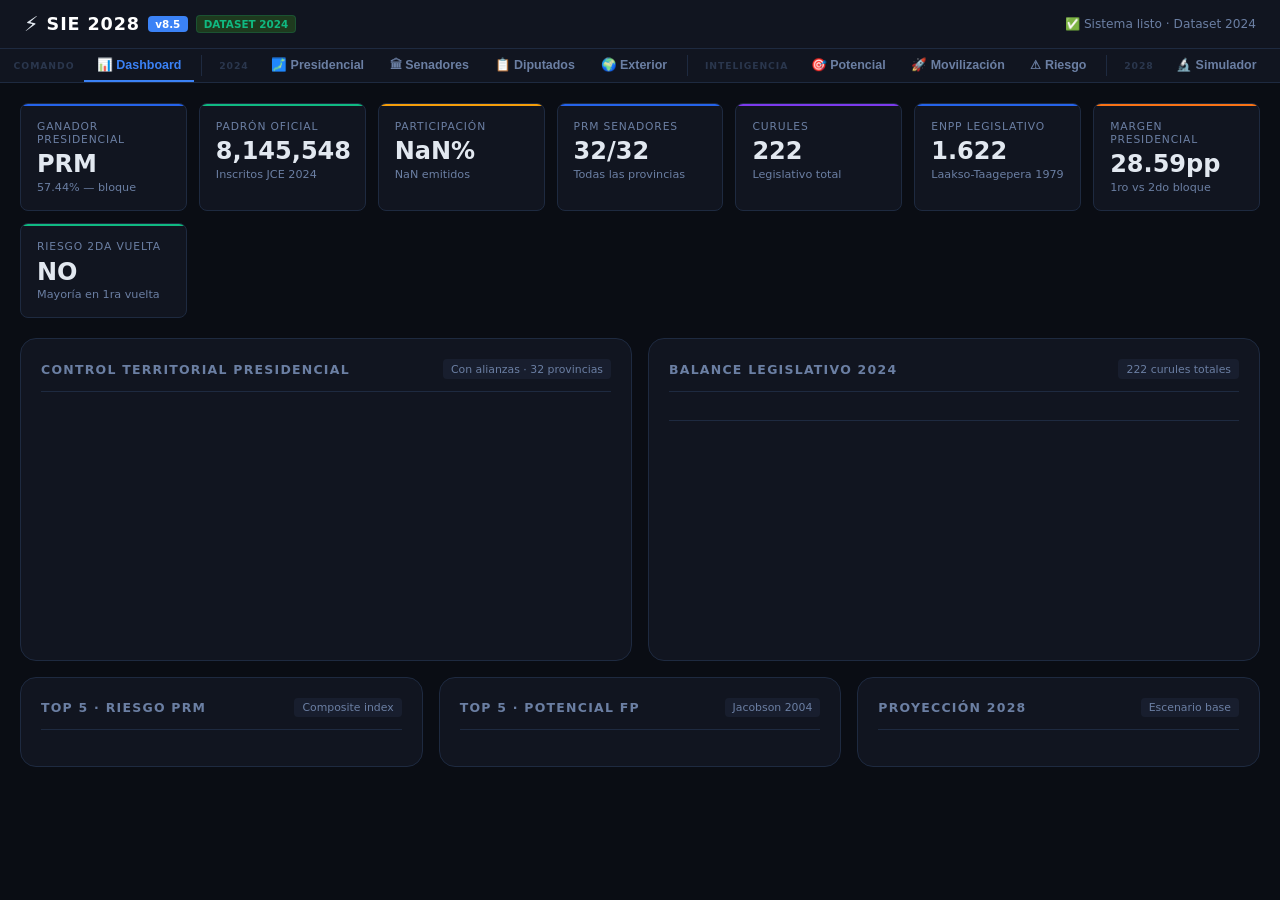
==== commit 581be6d8: "Add files via upload" ====
--- a/index.html
+++ b/index.html
@@ -32,6 +32,7 @@
     <button class="nav-btn" data-view="presidencial">🗾 Presidencial</button>
     <button class="nav-btn" data-view="senadores">🏛 Senadores</button>
     <button class="nav-btn" data-view="diputados">📋 Diputados</button>
+    <button class="nav-btn" data-view="exterior">🌍 Exterior</button>
   </div>
   <div class="nav-sep"></div>
   <div class="nav-group">
@@ -153,6 +154,19 @@
     <div class="card" style="margin-top:1rem">
       <div class="card-hdr"><span class="card-title">Por circunscripción</span><span class="card-badge">D'Hondt umbral 2%</span></div>
       <div id="dip-circ-grid"></div>
+    </div>
+  </div>
+
+  <!-- NIVEL 2: EXTERIOR -->
+  <div id="view-exterior" class="view">
+    <div class="section-title">🌍 Voto Exterior 2024</div>
+    <div class="kpi-grid" id="ext-kpis"></div>
+    <div class="card" style="margin-top:1rem">
+      <div class="card-hdr">
+        <span class="card-title">3 Circunscripciones del Exterior</span>
+        <span class="card-badge">Pres. + Diputados · 863,784 inscritos</span>
+      </div>
+      <div id="ext-circs"></div>
     </div>
   </div>
 
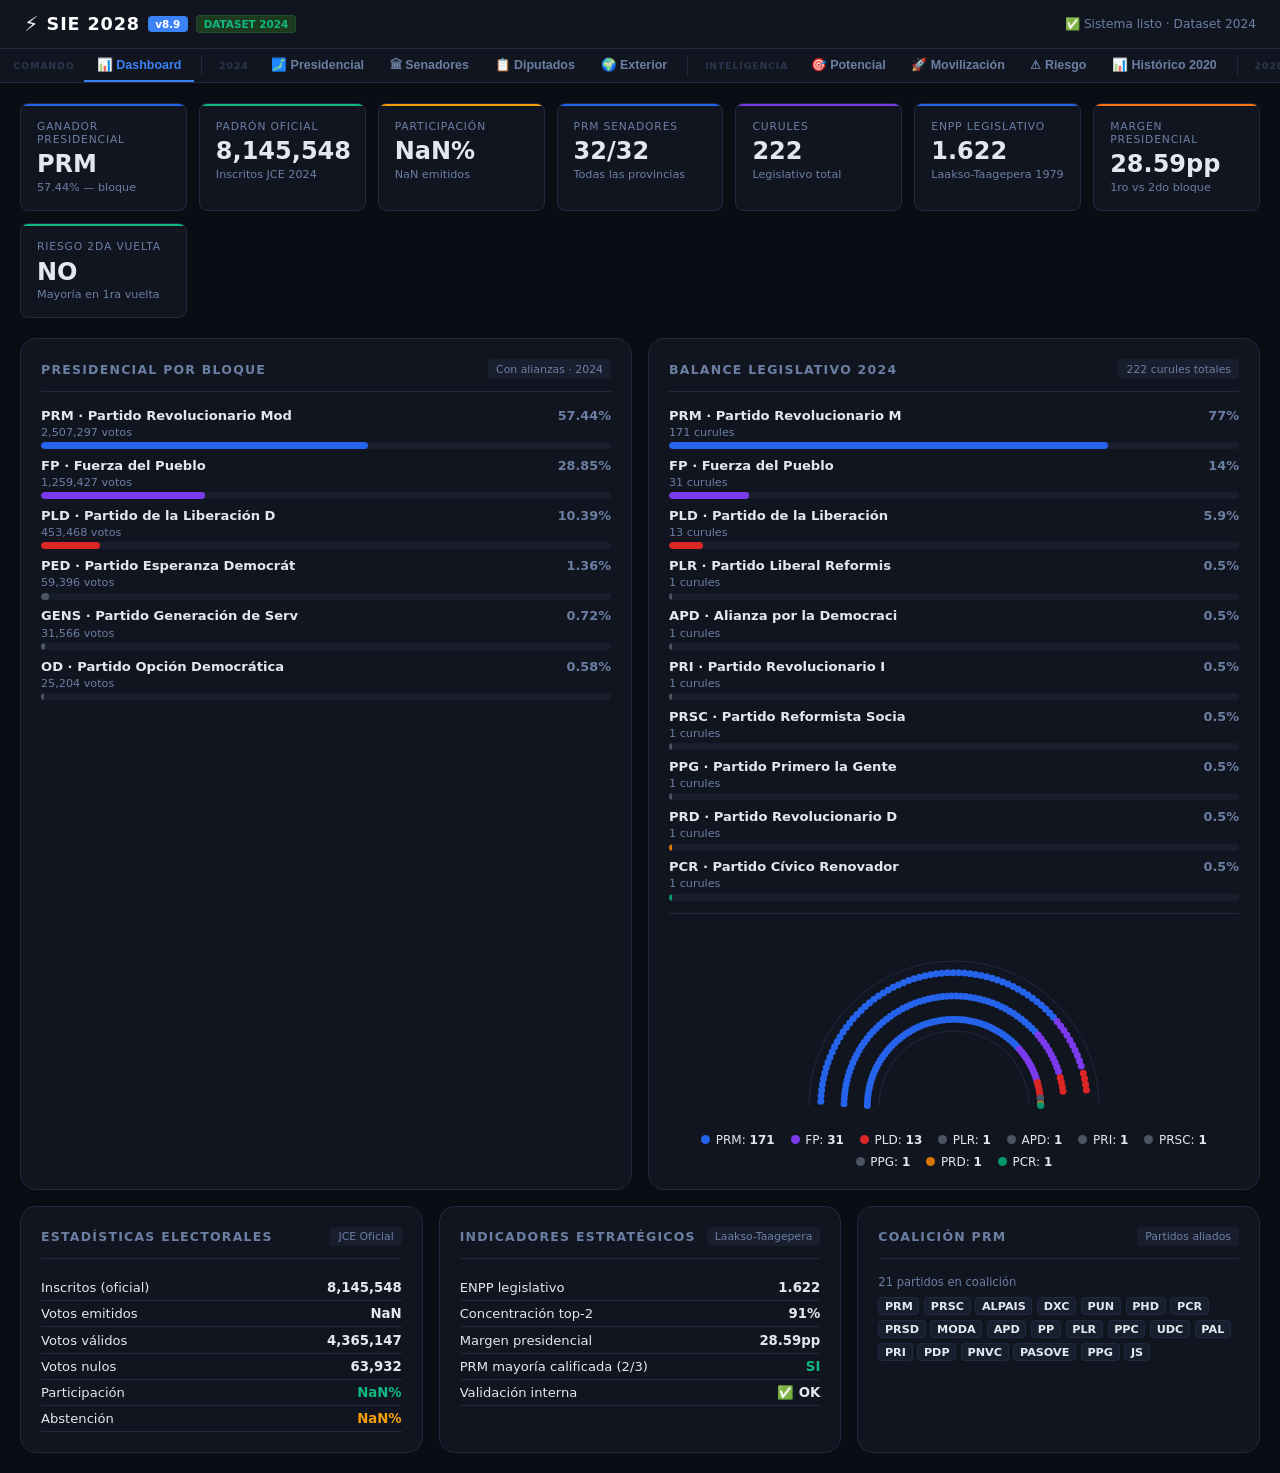
==== commit 5d01ba37: "Add files via upload" ====
--- a/index.html
+++ b/index.html
@@ -12,7 +12,7 @@
   <div class="brand">
     <span style="font-size:1.3rem">⚡</span>
     <span class="brand-name">SIE 2028</span>
-    <span class="badge">v8.5</span>
+    <span class="badge">v8.9</span>
     <span class="badge-ds">DATASET 2024</span>
   </div>
   <div style="display:flex;gap:.75rem;align-items:center">
@@ -40,6 +40,7 @@
     <button class="nav-btn" data-view="potencial">🎯 Potencial</button>
     <button class="nav-btn" data-view="movilizacion">🚀 Movilización</button>
     <button class="nav-btn" data-view="riesgo">⚠ Riesgo</button>
+    <button class="nav-btn" data-view="historico">📊 Histórico 2020</button>
   </div>
   <div class="nav-sep"></div>
   <div class="nav-group">
@@ -62,14 +63,14 @@
     <!-- Fila 1: KPIs estratégicos -->
     <div id="kpi-section"></div>
 
-    <!-- Fila 2: Mapa de control + Legislativo -->
+    <!-- Fila 2: Presidencial por bloque + Legislativo -->
     <div class="grid g2" style="margin-top:1rem">
       <div class="card">
         <div class="card-hdr">
-          <span class="card-title">Control territorial presidencial</span>
-          <span class="card-badge">Con alianzas · 32 provincias</span>
-        </div>
-        <div id="dash-mapa-control"></div>
+          <span class="card-title">Presidencial por bloque</span>
+          <span class="card-badge">Con alianzas · 2024</span>
+        </div>
+        <div id="pres-bar-list" class="bar-list"></div>
       </div>
       <div class="card">
         <div class="card-hdr">
@@ -83,22 +84,23 @@
       </div>
     </div>
 
-    <!-- Fila 3: Alertas estratégicas -->
+    <!-- Fila 3: Estadísticas + Indicadores + Coalición -->
     <div class="grid g3" style="margin-top:1rem">
       <div class="card">
-        <div class="card-hdr"><span class="card-title">Top 5 · Riesgo PRM</span><span class="card-badge">Composite index</span></div>
-        <div id="dash-riesgo-top"></div>
-      </div>
-      <div class="card">
-        <div class="card-hdr"><span class="card-title">Top 5 · Potencial FP</span><span class="card-badge">Jacobson 2004</span></div>
-        <div id="dash-potencial-top"></div>
-      </div>
-      <div class="card">
-        <div class="card-hdr"><span class="card-title">Proyección 2028</span><span class="card-badge">Escenario base</span></div>
-        <div id="dash-proyeccion-quick"></div>
-      </div>
-    </div>
-  </div>
+        <div class="card-hdr"><span class="card-title">Estadísticas electorales</span><span class="card-badge">JCE Oficial</span></div>
+        <div id="dash-padron"></div>
+      </div>
+      <div class="card">
+        <div class="card-hdr"><span class="card-title">Indicadores estratégicos</span><span class="card-badge">Laakso-Taagepera</span></div>
+        <div id="dash-indicadores"></div>
+      </div>
+      <div class="card">
+        <div class="card-hdr"><span class="card-title">Coalición PRM</span><span class="card-badge">Partidos aliados</span></div>
+        <div id="dash-coalicion"></div>
+      </div>
+    </div>
+  </div>
+
 
   <!-- NIVEL 2: ANÁLISIS ELECTORAL 2024 -->
   <div id="view-presidencial" class="view">
@@ -256,6 +258,45 @@
     </div>
   </div>
 
+  <!-- HISTÓRICO 2020 -->
+  <div id="view-historico" class="view">
+    <div class="section-title">📊 Histórico 2020 — Comparativa vs 2024</div>
+    <div class="kpi-grid" id="hist-kpis"></div>
+
+    <div class="grid g2" style="margin-top:1rem">
+      <div class="card">
+        <div class="card-hdr">
+          <span class="card-title">Presidencial 2020 por partido</span>
+          <span class="card-badge">JCE Oficial · Sin alianzas</span>
+        </div>
+        <div id="hist-pres-bars" class="bar-list"></div>
+      </div>
+      <div class="card">
+        <div class="card-hdr">
+          <span class="card-title">Curules 2020 vs 2024</span>
+          <span class="card-badge">Legislativo comparado</span>
+        </div>
+        <div id="hist-curules-comp"></div>
+      </div>
+    </div>
+
+    <div class="card" style="margin-top:1rem">
+      <div class="card-hdr">
+        <span class="card-title">Swing presidencial por provincia</span>
+        <span class="card-badge">Δ% 2024 vs 2020</span>
+      </div>
+      <div id="hist-swing-grid"></div>
+    </div>
+
+    <div class="card" style="margin-top:1rem">
+      <div class="card-hdr">
+        <span class="card-title">Senadores 2020 — Ganador por provincia</span>
+        <span class="card-badge">PRM: 25 · PLD: 7</span>
+      </div>
+      <div class="prov-grid" id="hist-sen-grid"></div>
+    </div>
+  </div>
+
   <!-- NIVEL 4: PROSPECTIVA 2028 -->
   <div id="view-simulador" class="view">
     <div class="section-title">🔬 Simulador Electoral 2028</div>
@@ -304,7 +345,7 @@
   </div>
 
   <div id="view-motores" class="view">
-    <div class="section-title">⚙ Estado de Motores — SIE 2028 v8.5</div>
+    <div class="section-title">⚙ Estado de Motores — SIE 2028 v8.9</div>
     <div class="grid g2">
       <div class="card"><div class="card-hdr"><span class="card-title">Activos</span></div><div id="motores-on"></div></div>
       <div class="card"><div class="card-hdr"><span class="card-title">Desactivados</span></div><div id="motores-off"></div></div>
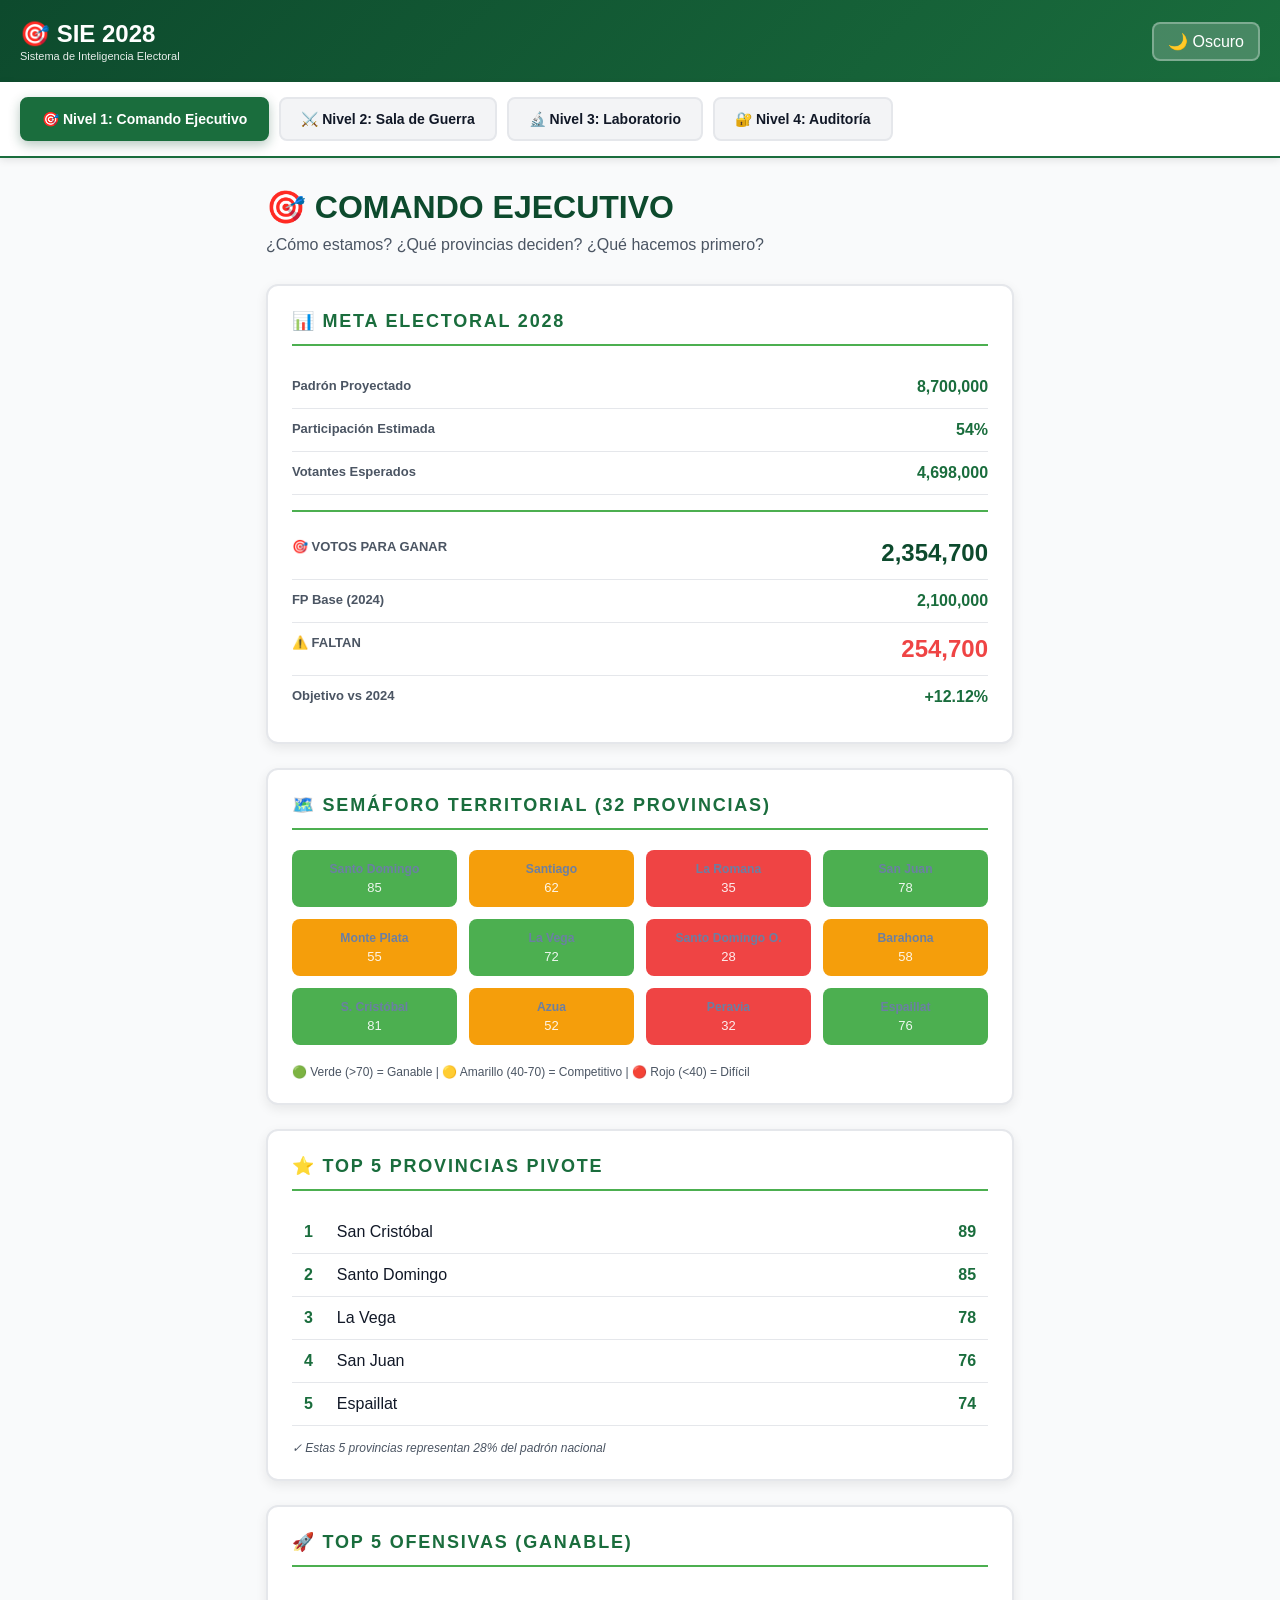
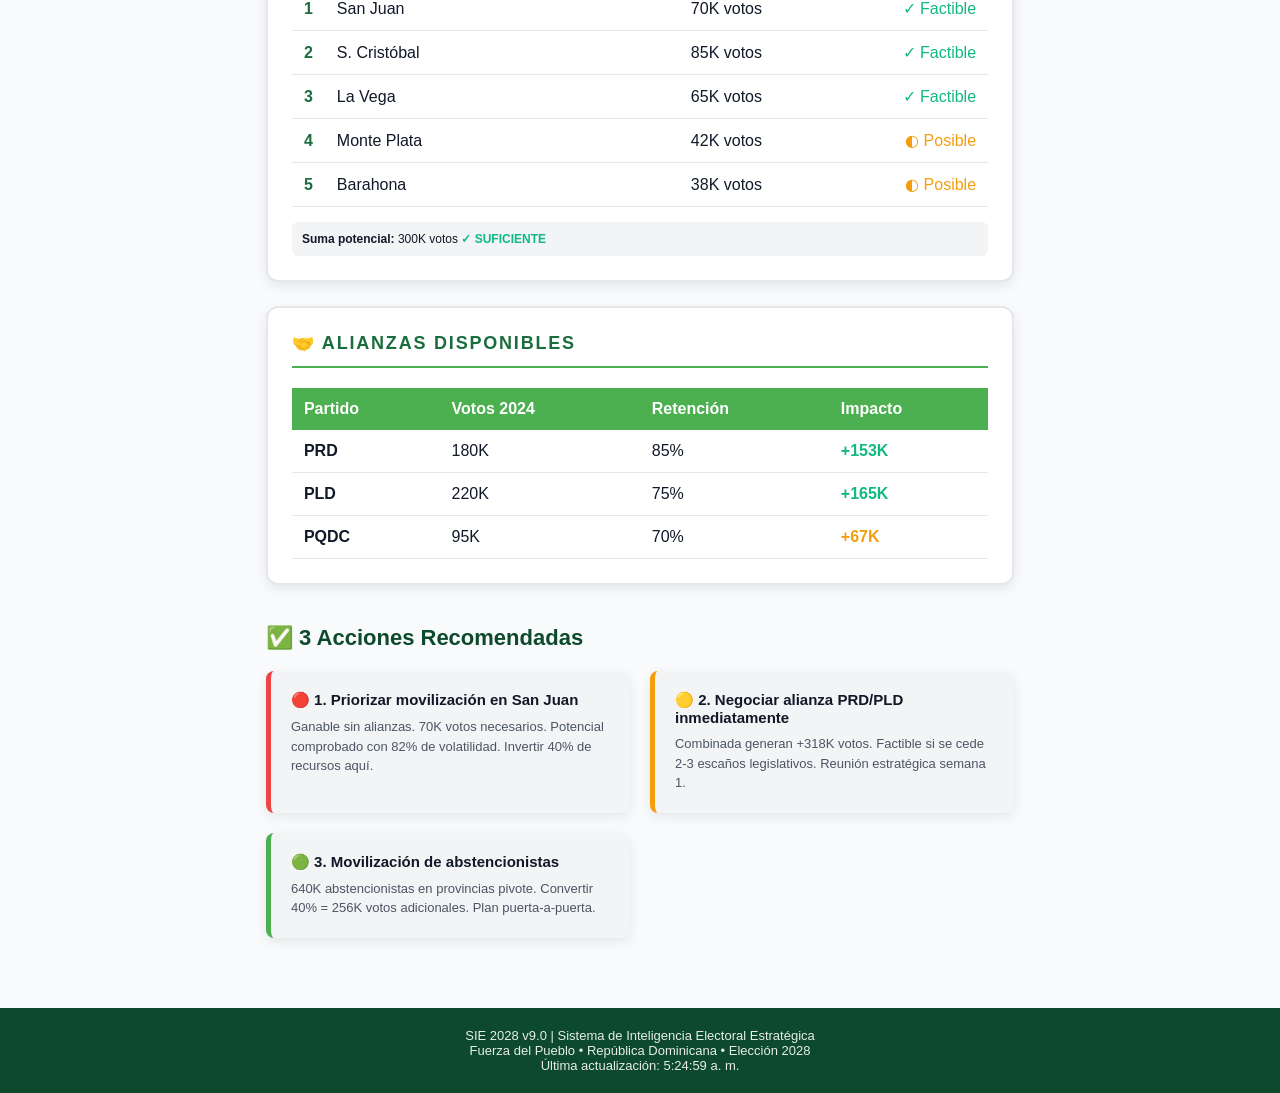
==== commit 2ee05d4c: "Add files via upload" ====
--- a/index.html
+++ b/index.html
@@ -1,360 +1,802 @@
 <!DOCTYPE html>
 <html lang="es">
 <head>
-<meta charset="utf-8"/>
-<meta name="viewport" content="width=device-width,initial-scale=1"/>
-<title>SIE 2028 · Sistema Inteligencia Electoral</title>
-<link rel="stylesheet" href="./assets/css/styles.css"/>
+    <meta charset="UTF-8">
+    <meta name="viewport" content="width=device-width, initial-scale=1.0">
+    <title>SIE 2028 v9.0 — Sistema de Inteligencia Electoral Estratégica</title>
+    <link rel="stylesheet" href="assets/css/styles.css">
+    <style>
+        * {
+            margin: 0;
+            padding: 0;
+            box-sizing: border-box;
+        }
+
+        :root {
+            /* Paleta VERDE Principal */
+            --green-dark: #0d4a2d;      /* Verde oscuro */
+            --green-primary: #1a6d3d;   /* Verde primario */
+            --green-medium: #2d8659;    /* Verde medio */
+            --green-light: #4caf50;     /* Verde claro */
+            --green-lighter: #7cb342;   /* Verde más claro */
+            --green-pale: #c5e1a5;      /* Verde pálido */
+            
+            /* Neutros */
+            --white: #ffffff;
+            --gray-50: #f9fafb;
+            --gray-100: #f3f4f6;
+            --gray-200: #e5e7eb;
+            --gray-300: #d1d5db;
+            --gray-400: #9ca3af;
+            --gray-500: #6b7280;
+            --gray-600: #4b5563;
+            --gray-700: #374151;
+            --gray-800: #1f2937;
+            --gray-900: #111827;
+            
+            /* Acentos */
+            --success: #10b981;
+            --warning: #f59e0b;
+            --danger: #ef4444;
+            --info: #3b82f6;
+        }
+
+        body.dark-mode {
+            --bg-primary: var(--gray-900);
+            --bg-secondary: var(--gray-800);
+            --bg-tertiary: var(--gray-700);
+            --text-primary: var(--white);
+            --text-secondary: var(--gray-300);
+            --border-color: var(--gray-700);
+        }
+
+        body.light-mode {
+            --bg-primary: var(--white);
+            --bg-secondary: var(--gray-50);
+            --bg-tertiary: var(--gray-100);
+            --text-primary: var(--gray-900);
+            --text-secondary: var(--gray-600);
+            --border-color: var(--gray-200);
+        }
+
+        body {
+            font-family: -apple-system, BlinkMacSystemFont, 'Segoe UI', Roboto, 'Helvetica Neue', Arial, sans-serif;
+            background-color: var(--bg-secondary);
+            color: var(--text-primary);
+            transition: background-color 0.3s ease, color 0.3s ease;
+        }
+
+        /* HEADER */
+        .header {
+            background: linear-gradient(135deg, var(--green-dark) 0%, var(--green-primary) 100%);
+            color: var(--white);
+            padding: 20px;
+            display: flex;
+            justify-content: space-between;
+            align-items: center;
+            box-shadow: 0 4px 12px rgba(13, 74, 45, 0.2);
+        }
+
+        .header-left {
+            display: flex;
+            align-items: center;
+            gap: 15px;
+        }
+
+        .header-logo {
+            font-size: 28px;
+            font-weight: bold;
+            display: flex;
+            flex-direction: column;
+            gap: 2px;
+        }
+
+        .header-logo-main {
+            font-size: 24px;
+        }
+
+        .header-logo-sub {
+            font-size: 11px;
+            opacity: 0.9;
+            font-weight: normal;
+        }
+
+        .header-right {
+            display: flex;
+            align-items: center;
+            gap: 20px;
+        }
+
+        .theme-toggle {
+            background: rgba(255, 255, 255, 0.2);
+            border: 2px solid rgba(255, 255, 255, 0.3);
+            color: var(--white);
+            padding: 8px 14px;
+            border-radius: 8px;
+            cursor: pointer;
+            font-size: 16px;
+            transition: all 0.3s ease;
+        }
+
+        .theme-toggle:hover {
+            background: rgba(255, 255, 255, 0.3);
+            transform: scale(1.05);
+        }
+
+        /* NAVIGATION */
+        .nav-container {
+            background: var(--bg-primary);
+            border-bottom: 2px solid var(--green-primary);
+            padding: 15px 20px;
+            display: flex;
+            gap: 10px;
+            overflow-x: auto;
+            box-shadow: 0 2px 8px rgba(0, 0, 0, 0.1);
+        }
+
+        .nav-button {
+            background: var(--bg-tertiary);
+            border: 2px solid var(--border-color);
+            color: var(--text-primary);
+            padding: 12px 20px;
+            border-radius: 8px;
+            cursor: pointer;
+            font-weight: 600;
+            font-size: 14px;
+            transition: all 0.3s ease;
+            white-space: nowrap;
+            display: flex;
+            align-items: center;
+            gap: 8px;
+        }
+
+        .nav-button:hover {
+            background: var(--green-light);
+            color: var(--white);
+            transform: translateY(-2px);
+            box-shadow: 0 4px 12px rgba(76, 175, 80, 0.3);
+        }
+
+        .nav-button.active {
+            background: var(--green-primary);
+            color: var(--white);
+            border-color: var(--green-primary);
+            box-shadow: 0 4px 12px rgba(13, 74, 45, 0.3);
+        }
+
+        /* MAIN CONTAINER */
+        .main-container {
+            max-width: 1400px;
+            margin: 0 auto;
+            padding: 30px 20px;
+            min-height: calc(100vh - 200px);
+        }
+
+        /* NIVELES */
+        .nivel {
+            display: none;
+        }
+
+        .nivel.active {
+            display: block;
+            animation: fadeIn 0.3s ease;
+        }
+
+        @keyframes fadeIn {
+            from { opacity: 0; transform: translateY(10px); }
+            to { opacity: 1; transform: translateY(0); }
+        }
+
+        /* NIVEL 1 - COMANDO EJECUTIVO */
+        .nivel-1-title {
+            font-size: 32px;
+            font-weight: bold;
+            color: var(--green-dark);
+            margin-bottom: 10px;
+        }
+
+        .nivel-1-subtitle {
+            font-size: 16px;
+            color: var(--text-secondary);
+            margin-bottom: 30px;
+        }
+
+        .dashboard-grid {
+            display: grid;
+            grid-template-columns: repeat(auto-fit, minmax(400px, 1fr));
+            gap: 24px;
+            margin-bottom: 30px;
+        }
+
+        .card {
+            background: var(--bg-primary);
+            border: 2px solid var(--border-color);
+            border-radius: 12px;
+            padding: 24px;
+            box-shadow: 0 4px 12px rgba(0, 0, 0, 0.08);
+            transition: all 0.3s ease;
+        }
+
+        .card:hover {
+            border-color: var(--green-light);
+            box-shadow: 0 8px 20px rgba(76, 175, 80, 0.15);
+            transform: translateY(-2px);
+        }
+
+        .card-title {
+            font-size: 18px;
+            font-weight: bold;
+            color: var(--green-primary);
+            margin-bottom: 20px;
+            display: flex;
+            align-items: center;
+            gap: 10px;
+            border-bottom: 2px solid var(--green-light);
+            padding-bottom: 12px;
+        }
+
+        .metric-row {
+            display: flex;
+            justify-content: space-between;
+            padding: 12px 0;
+            border-bottom: 1px solid var(--border-color);
+        }
+
+        .metric-row:last-child {
+            border-bottom: none;
+        }
+
+        .metric-label {
+            font-weight: 600;
+            color: var(--text-secondary);
+            font-size: 13px;
+        }
+
+        .metric-value {
+            font-weight: bold;
+            color: var(--green-primary);
+            font-size: 16px;
+        }
+
+        .metric-value.big {
+            font-size: 24px;
+            color: var(--green-dark);
+        }
+
+        .metric-value.critical {
+            color: var(--danger);
+        }
+
+        /* SEMAFORO GRID */
+        .semaforo-grid {
+            display: grid;
+            grid-template-columns: repeat(4, 1fr);
+            gap: 12px;
+            margin: 20px 0;
+        }
+
+        .provincia-card {
+            background: var(--bg-tertiary);
+            border-radius: 8px;
+            padding: 12px;
+            text-align: center;
+            cursor: pointer;
+            transition: all 0.2s ease;
+            font-size: 11px;
+        }
+
+        .provincia-card:hover {
+            transform: scale(1.08);
+            box-shadow: 0 4px 12px rgba(0, 0, 0, 0.15);
+        }
+
+        .provincia-card.green {
+            background: var(--green-light);
+            color: var(--white);
+        }
+
+        .provincia-card.yellow {
+            background: var(--warning);
+            color: var(--white);
+        }
+
+        .provincia-card.red {
+            background: var(--danger);
+            color: var(--white);
+        }
+
+        .prov-name {
+            font-weight: bold;
+            margin-bottom: 4px;
+        }
+
+        .prov-score {
+            font-size: 13px;
+            opacity: 0.9;
+        }
+
+        /* ACCIONES */
+        .acciones-container {
+            display: grid;
+            grid-template-columns: repeat(auto-fit, minmax(350px, 1fr));
+            gap: 20px;
+        }
+
+        .accion-card {
+            background: var(--bg-primary);
+            border-left: 5px solid var(--green-primary);
+            border-radius: 8px;
+            padding: 20px;
+            box-shadow: 0 4px 12px rgba(0, 0, 0, 0.08);
+        }
+
+        .accion-card.priority-1 {
+            border-left-color: var(--danger);
+            background: var(--bg-tertiary);
+        }
+
+        .accion-card.priority-2 {
+            border-left-color: var(--warning);
+            background: var(--bg-tertiary);
+        }
+
+        .accion-card.priority-3 {
+            border-left-color: var(--green-light);
+            background: var(--bg-tertiary);
+        }
+
+        .accion-title {
+            font-weight: bold;
+            font-size: 15px;
+            color: var(--text-primary);
+            margin-bottom: 8px;
+        }
+
+        .accion-desc {
+            font-size: 13px;
+            color: var(--text-secondary);
+            line-height: 1.5;
+        }
+
+        /* TABLA */
+        table {
+            width: 100%;
+            border-collapse: collapse;
+            margin-top: 15px;
+        }
+
+        thead {
+            background: var(--green-light);
+            color: var(--white);
+        }
+
+        th {
+            padding: 12px;
+            text-align: left;
+            font-weight: 600;
+            border: none;
+        }
+
+        td {
+            padding: 12px;
+            border-bottom: 1px solid var(--border-color);
+        }
+
+        tbody tr:hover {
+            background: var(--bg-tertiary);
+        }
+
+        /* FOOTER */
+        .footer {
+            background: var(--green-dark);
+            color: var(--white);
+            text-align: center;
+            padding: 20px;
+            margin-top: 40px;
+            font-size: 13px;
+        }
+
+        .footer-text {
+            opacity: 0.9;
+        }
+
+        /* RESPONSIVE */
+        @media (max-width: 768px) {
+            .dashboard-grid {
+                grid-template-columns: 1fr;
+            }
+
+            .semaforo-grid {
+                grid-template-columns: repeat(3, 1fr);
+            }
+
+            .nivel-1-title {
+                font-size: 24px;
+            }
+
+            .header {
+                flex-direction: column;
+                gap: 15px;
+                align-items: flex-start;
+            }
+
+            .header-right {
+                width: 100%;
+                justify-content: space-between;
+            }
+
+            .nav-container {
+                flex-wrap: wrap;
+            }
+
+            .nav-button {
+                font-size: 12px;
+                padding: 10px 15px;
+            }
+        }
+
+        /* SPINNER */
+        .loading {
+            text-align: center;
+            padding: 40px;
+            color: var(--text-secondary);
+        }
+
+        .spinner {
+            border: 4px solid var(--border-color);
+            border-top: 4px solid var(--green-light);
+            border-radius: 50%;
+            width: 40px;
+            height: 40px;
+            animation: spin 1s linear infinite;
+            margin: 20px auto;
+        }
+
+        @keyframes spin {
+            0% { transform: rotate(0deg); }
+            100% { transform: rotate(360deg); }
+        }
+    </style>
 </head>
-<body>
-
-<header class="topbar">
-  <div class="brand">
-    <span style="font-size:1.3rem">⚡</span>
-    <span class="brand-name">SIE 2028</span>
-    <span class="badge">v8.9</span>
-    <span class="badge-ds">DATASET 2024</span>
-  </div>
-  <div style="display:flex;gap:.75rem;align-items:center">
-    <span id="sys-status" style="font-size:.76rem;color:var(--muted)">Iniciando...</span>
-  </div>
-</header>
-
-<!-- NAV con grupos jerárquicos -->
-<nav class="nav" id="main-nav">
-  <div class="nav-group">
-    <span class="nav-group-label">COMANDO</span>
-    <button class="nav-btn active" data-view="dashboard">📊 Dashboard</button>
-  </div>
-  <div class="nav-sep"></div>
-  <div class="nav-group">
-    <span class="nav-group-label">2024</span>
-    <button class="nav-btn" data-view="presidencial">🗾 Presidencial</button>
-    <button class="nav-btn" data-view="senadores">🏛 Senadores</button>
-    <button class="nav-btn" data-view="diputados">📋 Diputados</button>
-    <button class="nav-btn" data-view="exterior">🌍 Exterior</button>
-  </div>
-  <div class="nav-sep"></div>
-  <div class="nav-group">
-    <span class="nav-group-label">INTELIGENCIA</span>
-    <button class="nav-btn" data-view="potencial">🎯 Potencial</button>
-    <button class="nav-btn" data-view="movilizacion">🚀 Movilización</button>
-    <button class="nav-btn" data-view="riesgo">⚠ Riesgo</button>
-    <button class="nav-btn" data-view="historico">📊 Histórico 2020</button>
-  </div>
-  <div class="nav-sep"></div>
-  <div class="nav-group">
-    <span class="nav-group-label">2028</span>
-    <button class="nav-btn" data-view="simulador">🔬 Simulador</button>
-    <button class="nav-btn" data-view="proyeccion">📈 Proyección</button>
-  </div>
-  <div class="nav-sep"></div>
-  <div class="nav-group">
-    <span class="nav-group-label">SISTEMA</span>
-    <button class="nav-btn" data-view="replay">▶ Replay</button>
-    <button class="nav-btn" data-view="motores">⚙ Motores</button>
-  </div>
-</nav>
-
-<main class="main">
-
-  <!-- NIVEL 1: COMANDO -->
-  <div id="view-dashboard" class="view active">
-    <!-- Fila 1: KPIs estratégicos -->
-    <div id="kpi-section"></div>
-
-    <!-- Fila 2: Presidencial por bloque + Legislativo -->
-    <div class="grid g2" style="margin-top:1rem">
-      <div class="card">
-        <div class="card-hdr">
-          <span class="card-title">Presidencial por bloque</span>
-          <span class="card-badge">Con alianzas · 2024</span>
+<body class="light-mode">
+    <!-- HEADER -->
+    <div class="header">
+        <div class="header-left">
+            <div class="header-logo">
+                <div class="header-logo-main">🎯 SIE 2028</div>
+                <div class="header-logo-sub">Sistema de Inteligencia Electoral</div>
+            </div>
         </div>
-        <div id="pres-bar-list" class="bar-list"></div>
-      </div>
-      <div class="card">
-        <div class="card-hdr">
-          <span class="card-title">Balance legislativo 2024</span>
-          <span class="card-badge">222 curules totales</span>
+        <div class="header-right">
+            <button class="theme-toggle" id="themeToggle" title="Cambiar tema">
+                🌙 Oscuro
+            </button>
         </div>
-        <div id="leg-bar-list" class="bar-list"></div>
-        <div class="divider"></div>
-        <canvas id="parl-canvas" width="360" height="195" style="display:block;margin:0 auto"></canvas>
-        <div id="parl-legend" style="display:flex;flex-wrap:wrap;gap:.5rem 1rem;justify-content:center;margin-top:.75rem"></div>
-      </div>
     </div>
 
-    <!-- Fila 3: Estadísticas + Indicadores + Coalición -->
-    <div class="grid g3" style="margin-top:1rem">
-      <div class="card">
-        <div class="card-hdr"><span class="card-title">Estadísticas electorales</span><span class="card-badge">JCE Oficial</span></div>
-        <div id="dash-padron"></div>
-      </div>
-      <div class="card">
-        <div class="card-hdr"><span class="card-title">Indicadores estratégicos</span><span class="card-badge">Laakso-Taagepera</span></div>
-        <div id="dash-indicadores"></div>
-      </div>
-      <div class="card">
-        <div class="card-hdr"><span class="card-title">Coalición PRM</span><span class="card-badge">Partidos aliados</span></div>
-        <div id="dash-coalicion"></div>
-      </div>
+    <!-- NAVIGATION -->
+    <div class="nav-container">
+        <button class="nav-button active" onclick="switchNivel(1)">
+            🎯 Nivel 1: Comando Ejecutivo
+        </button>
+        <button class="nav-button" onclick="switchNivel(2)">
+            ⚔️ Nivel 2: Sala de Guerra
+        </button>
+        <button class="nav-button" onclick="switchNivel(3)">
+            🔬 Nivel 3: Laboratorio
+        </button>
+        <button class="nav-button" onclick="switchNivel(4)">
+            🔐 Nivel 4: Auditoría
+        </button>
     </div>
-  </div>
-
-
-  <!-- NIVEL 2: ANÁLISIS ELECTORAL 2024 -->
-  <div id="view-presidencial" class="view">
-    <div class="section-title">🗾 Resultados Presidenciales 2024</div>
-    <div class="grid g2">
-      <div class="card">
-        <div class="card-hdr"><span class="card-title">Por bloque electoral</span><span class="card-badge">JCE Oficial · Con alianzas</span></div>
-        <div id="pres-blocs-bars" class="bar-list"></div>
-      </div>
-      <div class="card">
-        <div class="card-hdr"><span class="card-title">Estadísticas del proceso</span></div>
-        <div id="pres-stats"></div>
-      </div>
+
+    <!-- MAIN CONTENT -->
+    <div class="main-container">
+        
+        <!-- NIVEL 1: COMANDO EJECUTIVO -->
+        <div id="nivel1" class="nivel active">
+            <h1 class="nivel-1-title">🎯 COMANDO EJECUTIVO</h1>
+            <p class="nivel-1-subtitle">¿Cómo estamos? ¿Qué provincias deciden? ¿Qué hacemos primero?</p>
+
+            <div class="dashboard-grid">
+                
+                <!-- META ELECTORAL -->
+                <div class="card">
+                    <div class="card-title">📊 Meta Electoral 2028</div>
+                    <div class="metric-row">
+                        <span class="metric-label">Padrón Proyectado</span>
+                        <span class="metric-value" id="padron2028">8,700,000</span>
+                    </div>
+                    <div class="metric-row">
+                        <span class="metric-label">Participación Estimada</span>
+                        <span class="metric-value" id="participacion2028">54%</span>
+                    </div>
+                    <div class="metric-row">
+                        <span class="metric-label">Votantes Esperados</span>
+                        <span class="metric-value" id="votantesEsperados">4,698,000</span>
+                    </div>
+                    <hr style="border: none; border-top: 2px solid var(--green-light); margin: 15px 0;">
+                    <div class="metric-row">
+                        <span class="metric-label">🎯 VOTOS PARA GANAR</span>
+                        <span class="metric-value big" id="metaVotos">2,354,700</span>
+                    </div>
+                    <div class="metric-row">
+                        <span class="metric-label">FP Base (2024)</span>
+                        <span class="metric-value" id="votosActualesFP">2,100,000</span>
+                    </div>
+                    <div class="metric-row">
+                        <span class="metric-label">⚠️ FALTAN</span>
+                        <span class="metric-value critical big" id="gapVotos">254,700</span>
+                    </div>
+                    <div class="metric-row">
+                        <span class="metric-label">Objetivo vs 2024</span>
+                        <span class="metric-value" id="porcentajeGap">+12.12%</span>
+                    </div>
+                </div>
+
+                <!-- SEMAFORO TERRITORIAL -->
+                <div class="card">
+                    <div class="card-title">🗺️ Semáforo Territorial (32 Provincias)</div>
+                    <div class="semaforo-grid" id="semaforo-grid">
+                        <div class="provincia-card green"><div class="prov-name">Santo Domingo</div><div class="prov-score">85</div></div>
+                        <div class="provincia-card yellow"><div class="prov-name">Santiago</div><div class="prov-score">62</div></div>
+                        <div class="provincia-card red"><div class="prov-name">La Romana</div><div class="prov-score">35</div></div>
+                        <div class="provincia-card green"><div class="prov-name">San Juan</div><div class="prov-score">78</div></div>
+                        <div class="provincia-card yellow"><div class="prov-name">Monte Plata</div><div class="prov-score">55</div></div>
+                        <div class="provincia-card green"><div class="prov-name">La Vega</div><div class="prov-score">72</div></div>
+                        <div class="provincia-card red"><div class="prov-name">Santo Domingo O.</div><div class="prov-score">28</div></div>
+                        <div class="provincia-card yellow"><div class="prov-name">Barahona</div><div class="prov-score">58</div></div>
+                        <div class="provincia-card green"><div class="prov-name">S. Cristóbal</div><div class="prov-score">81</div></div>
+                        <div class="provincia-card yellow"><div class="prov-name">Azua</div><div class="prov-score">52</div></div>
+                        <div class="provincia-card red"><div class="prov-name">Peravia</div><div class="prov-score">32</div></div>
+                        <div class="provincia-card green"><div class="prov-name">Espaillat</div><div class="prov-score">76</div></div>
+                    </div>
+                    <div style="margin-top: 15px; font-size: 12px; color: var(--text-secondary);">
+                        🟢 Verde (>70) = Ganable | 🟡 Amarillo (40-70) = Competitivo | 🔴 Rojo (<40) = Difícil
+                    </div>
+                </div>
+
+                <!-- PROVINCIAS PIVOTE -->
+                <div class="card">
+                    <div class="card-title">⭐ Top 5 Provincias Pivote</div>
+                    <table>
+                        <tbody>
+                            <tr>
+                                <td style="width: 30px; font-weight: bold; color: var(--green-primary);">1</td>
+                                <td>San Cristóbal</td>
+                                <td style="text-align: right; color: var(--green-primary); font-weight: bold;">89</td>
+                            </tr>
+                            <tr>
+                                <td style="font-weight: bold; color: var(--green-primary);">2</td>
+                                <td>Santo Domingo</td>
+                                <td style="text-align: right; color: var(--green-primary); font-weight: bold;">85</td>
+                            </tr>
+                            <tr>
+                                <td style="font-weight: bold; color: var(--green-primary);">3</td>
+                                <td>La Vega</td>
+                                <td style="text-align: right; color: var(--green-primary); font-weight: bold;">78</td>
+                            </tr>
+                            <tr>
+                                <td style="font-weight: bold; color: var(--green-primary);">4</td>
+                                <td>San Juan</td>
+                                <td style="text-align: right; color: var(--green-primary); font-weight: bold;">76</td>
+                            </tr>
+                            <tr>
+                                <td style="font-weight: bold; color: var(--green-primary);">5</td>
+                                <td>Espaillat</td>
+                                <td style="text-align: right; color: var(--green-primary); font-weight: bold;">74</td>
+                            </tr>
+                        </tbody>
+                    </table>
+                    <div style="margin-top: 15px; font-size: 12px; color: var(--text-secondary); font-style: italic;">
+                        ✓ Estas 5 provincias representan 28% del padrón nacional
+                    </div>
+                </div>
+
+                <!-- TOP 5 OFENSIVAS -->
+                <div class="card">
+                    <div class="card-title">🚀 Top 5 Ofensivas (Ganable)</div>
+                    <table>
+                        <tbody>
+                            <tr>
+                                <td style="width: 30px; font-weight: bold; color: var(--green-primary);">1</td>
+                                <td>San Juan</td>
+                                <td style="text-align: right;">70K votos</td>
+                                <td style="text-align: right; color: var(--success);">✓ Factible</td>
+                            </tr>
+                            <tr>
+                                <td style="font-weight: bold; color: var(--green-primary);">2</td>
+                                <td>S. Cristóbal</td>
+                                <td style="text-align: right;">85K votos</td>
+                                <td style="text-align: right; color: var(--success);">✓ Factible</td>
+                            </tr>
+                            <tr>
+                                <td style="font-weight: bold; color: var(--green-primary);">3</td>
+                                <td>La Vega</td>
+                                <td style="text-align: right;">65K votos</td>
+                                <td style="text-align: right; color: var(--success);">✓ Factible</td>
+                            </tr>
+                            <tr>
+                                <td style="font-weight: bold; color: var(--green-primary);">4</td>
+                                <td>Monte Plata</td>
+                                <td style="text-align: right;">42K votos</td>
+                                <td style="text-align: right; color: var(--warning);">◐ Posible</td>
+                            </tr>
+                            <tr>
+                                <td style="font-weight: bold; color: var(--green-primary);">5</td>
+                                <td>Barahona</td>
+                                <td style="text-align: right;">38K votos</td>
+                                <td style="text-align: right; color: var(--warning);">◐ Posible</td>
+                            </tr>
+                        </tbody>
+                    </table>
+                    <div style="margin-top: 15px; padding: 10px; background: var(--bg-tertiary); border-radius: 6px; font-size: 12px;">
+                        <strong>Suma potencial:</strong> 300K votos <span style="color: var(--success); font-weight: bold;">✓ SUFICIENTE</span>
+                    </div>
+                </div>
+
+                <!-- ALIANZAS -->
+                <div class="card">
+                    <div class="card-title">🤝 Alianzas Disponibles</div>
+                    <table>
+                        <thead>
+                            <tr>
+                                <th>Partido</th>
+                                <th>Votos 2024</th>
+                                <th>Retención</th>
+                                <th>Impacto</th>
+                            </tr>
+                        </thead>
+                        <tbody>
+                            <tr>
+                                <td style="font-weight: bold;">PRD</td>
+                                <td>180K</td>
+                                <td>85%</td>
+                                <td style="color: var(--success); font-weight: bold;">+153K</td>
+                            </tr>
+                            <tr>
+                                <td style="font-weight: bold;">PLD</td>
+                                <td>220K</td>
+                                <td>75%</td>
+                                <td style="color: var(--success); font-weight: bold;">+165K</td>
+                            </tr>
+                            <tr>
+                                <td style="font-weight: bold;">PQDC</td>
+                                <td>95K</td>
+                                <td>70%</td>
+                                <td style="color: var(--warning); font-weight: bold;">+67K</td>
+                            </tr>
+                        </tbody>
+                    </table>
+                </div>
+            </div>
+
+            <!-- ACCIONES RECOMENDADAS -->
+            <div style="margin-top: 40px;">
+                <h2 style="font-size: 22px; color: var(--green-dark); margin-bottom: 20px;">✅ 3 Acciones Recomendadas</h2>
+                <div class="acciones-container">
+                    <div class="accion-card priority-1">
+                        <div class="accion-title">🔴 1. Priorizar movilización en San Juan</div>
+                        <div class="accion-desc">Ganable sin alianzas. 70K votos necesarios. Potencial comprobado con 82% de volatilidad. Invertir 40% de recursos aquí.</div>
+                    </div>
+                    <div class="accion-card priority-2">
+                        <div class="accion-title">🟡 2. Negociar alianza PRD/PLD inmediatamente</div>
+                        <div class="accion-desc">Combinada generan +318K votos. Factible si se cede 2-3 escaños legislativos. Reunión estratégica semana 1.</div>
+                    </div>
+                    <div class="accion-card priority-3">
+                        <div class="accion-title">🟢 3. Movilización de abstencionistas</div>
+                        <div class="accion-desc">640K abstencionistas en provincias pivote. Convertir 40% = 256K votos adicionales. Plan puerta-a-puerta.</div>
+                    </div>
+                </div>
+            </div>
+        </div>
+
+        <!-- NIVEL 2: SALA DE GUERRA -->
+        <div id="nivel2" class="nivel">
+            <h1 class="nivel-1-title">⚔️ SALA DE GUERRA TERRITORIAL</h1>
+            <p class="nivel-1-subtitle">Análisis por provincia • Simulador alianzas • Plan movilización</p>
+            <div class="card">
+                <div class="loading">
+                    <div class="spinner"></div>
+                    <p>Módulo en construcción v9.1</p>
+                    <p style="margin-top: 10px; font-size: 12px;">Incluirá: Ficha provincial, Simulador D'Hondt, Plan movilización</p>
+                </div>
+            </div>
+        </div>
+
+        <!-- NIVEL 3: LABORATORIO -->
+        <div id="nivel3" class="nivel">
+            <h1 class="nivel-1-title">🔬 LABORATORIO 2028</h1>
+            <p class="nivel-1-subtitle">Simuladores avanzados • Análisis de escenarios • Proyecciones</p>
+            <div class="card">
+                <div class="loading">
+                    <div class="spinner"></div>
+                    <p>Módulo en construcción v9.1</p>
+                    <p style="margin-top: 10px; font-size: 12px;">Incluirá: Simulador presidencial, D'Hondt interactivo, Análisis swing</p>
+                </div>
+            </div>
+        </div>
+
+        <!-- NIVEL 4: AUDITORÍA -->
+        <div id="nivel4" class="nivel">
+            <h1 class="nivel-1-title">🔐 AUDITORÍA Y DATOS</h1>
+            <p class="nivel-1-subtitle">Validación • Datasets • Histórico</p>
+            <div class="card">
+                <div class="loading">
+                    <div class="spinner"></div>
+                    <p>Módulo en construcción v9.1</p>
+                    <p style="margin-top: 10px; font-size: 12px;">Incluirá: Replay JCE 2020-2024, Estado motores, Validaciones</p>
+                </div>
+            </div>
+        </div>
+
     </div>
-    <div class="card" style="margin-top:1rem">
-      <div class="card-hdr"><span class="card-title">Por partido individual</span><span class="card-badge">Sin agrupar</span></div>
-      <div id="pres-all-parties"></div>
+
+    <!-- FOOTER -->
+    <div class="footer">
+        <p class="footer-text">SIE 2028 v9.0 | Sistema de Inteligencia Electoral Estratégica</p>
+        <p class="footer-text">Fuerza del Pueblo • República Dominicana • Elección 2028</p>
+        <p class="footer-text" id="timestamp">Última actualización: <span id="time">--:--</span></p>
     </div>
-  </div>
-
-  <div id="view-senadores" class="view">
-    <div class="section-title">🏛 Senadores 2024 — 32 Provincias</div>
-    <div class="kpi-grid" id="sen-kpis"></div>
-    <!-- Tabs: ganador real vs bloque coalición -->
-    <div class="tab-bar" id="sen-tab-bar">
-      <button class="tab-btn active" data-tab="sen-real">Ganador real por partido</button>
-      <button class="tab-btn" data-tab="sen-coal">Por bloque coalición</button>
-    </div>
-    <div id="sen-tab-real" class="tab-panel active">
-      <div class="prov-grid" id="sen-prov-grid"></div>
-    </div>
-    <div id="sen-tab-coal" class="tab-panel">
-      <div id="sen-coal-detail"></div>
-    </div>
-  </div>
-
-  <div id="view-diputados" class="view">
-    <div class="section-title">📋 Diputados 2024 — D'Hondt</div>
-    <div class="kpi-grid" id="dip-kpis"></div>
-    <div class="grid g2">
-      <div class="card">
-        <div class="card-hdr"><span class="card-title">Curules por partido</span><span class="card-badge">178+5+7=190</span></div>
-        <div id="dip-bar-list" class="bar-list"></div>
-      </div>
-      <div class="card">
-        <div class="card-hdr"><span class="card-title">Diputados Exterior</span><span class="card-badge">7 curules</span></div>
-        <div id="ext-detail"></div>
-        <div class="divider"></div>
-        <div class="card-hdr" style="padding-top:.6rem"><span class="card-title">Lista Nacional</span><span class="card-badge">5 curules</span></div>
-        <div id="nat-detail"></div>
-      </div>
-    </div>
-    <div class="card" style="margin-top:1rem">
-      <div class="card-hdr"><span class="card-title">Por circunscripción</span><span class="card-badge">D'Hondt umbral 2%</span></div>
-      <div id="dip-circ-grid"></div>
-    </div>
-  </div>
-
-  <!-- NIVEL 2: EXTERIOR -->
-  <div id="view-exterior" class="view">
-    <div class="section-title">🌍 Voto Exterior 2024</div>
-    <div class="kpi-grid" id="ext-kpis"></div>
-    <div class="card" style="margin-top:1rem">
-      <div class="card-hdr">
-        <span class="card-title">3 Circunscripciones del Exterior</span>
-        <span class="card-badge">Pres. + Diputados · 863,784 inscritos</span>
-      </div>
-      <div id="ext-circs"></div>
-    </div>
-  </div>
-
-  <!-- NIVEL 3: INTELIGENCIA ESTRATÉGICA -->
-  <div id="view-potencial" class="view">
-    <div class="section-title">🎯 Potencial Electoral por Territorio</div>
-    <!-- Selector de nivel electoral -->
-    <div class="level-selector" id="pot-level-bar">
-      <span class="level-label">Nivel:</span>
-      <button class="level-btn active" data-level="presidencial">Presidencial</button>
-      <button class="level-btn" data-level="senadores">Senadores</button>
-      <button class="level-btn" data-level="diputados">Diputados</button>
-    </div>
-    <div class="grid g2" style="margin-bottom:1rem">
-      <div class="card">
-        <div class="card-hdr">
-          <span class="card-title">Objetivos ofensivos — FP</span>
-          <span class="card-badge">Score Jacobson 2004</span>
-        </div>
-        <div id="potencial-ofensivo"></div>
-        <p class="note">Score = f(margen, absten., ENPP). Fuente: Jacobson (2004), Taagepera-Shugart</p>
-      </div>
-      <div class="card">
-        <div class="card-hdr">
-          <span class="card-title">Defensas prioritarias — PRM</span>
-          <span class="card-badge">Risk composite</span>
-        </div>
-        <div id="potencial-defensivo"></div>
-        <p class="note">Risk = 0.5*(1-margen) + 0.25*(1-partic) + 0.25*ENPP. Fuente: Jacobson (2004)</p>
-      </div>
-    </div>
-    <div class="card">
-      <div class="card-hdr">
-        <span class="card-title">Mapa de competitividad provincial</span>
-        <span class="card-badge" id="pot-nivel-badge">Nivel: presidencial</span>
-      </div>
-      <div id="competitividad-grid" class="prov-grid"></div>
-    </div>
-  </div>
-
-  <div id="view-movilizacion" class="view">
-    <div class="section-title">🚀 Agenda de Movilización</div>
-    <!-- Selector de partido + nivel -->
-    <div class="level-selector" id="mov-controls">
-      <span class="level-label">Partido:</span>
-      <button class="level-btn active" data-partido="FP">FP</button>
-      <button class="level-btn" data-partido="PRM">PRM</button>
-      <button class="level-btn" data-partido="PLD">PLD</button>
-      <span class="level-label" style="margin-left:.75rem">Nivel:</span>
-      <button class="level-btn active" data-nivel="presidencial">Presidencial</button>
-      <button class="level-btn" data-nivel="senadores">Senadores</button>
-      <button class="level-btn" data-nivel="diputados">Diputados</button>
-    </div>
-    <div class="kpi-grid" id="mov-kpis"></div>
-    <div class="card">
-      <div class="card-hdr">
-        <span class="card-title" id="mov-card-title">Provincias recuperables</span>
-        <span class="card-badge">Leighley &amp; Nagler 2013</span>
-      </div>
-      <p class="note" style="margin-bottom:.75rem">Votos necesarios = ceil(Δvotos/2)+1. Factibilidad = % de abstencionistas a movilizar.</p>
-      <div id="movilizacion-list"></div>
-    </div>
-  </div>
-
-  <div id="view-riesgo" class="view">
-    <div class="section-title">⚠ Mapa de Riesgo Electoral</div>
-    <!-- Selector de partido + nivel -->
-    <div class="level-selector" id="riesgo-controls">
-      <span class="level-label">Partido:</span>
-      <button class="level-btn active" data-partido="PRM">PRM</button>
-      <button class="level-btn" data-partido="FP">FP</button>
-      <span class="level-label" style="margin-left:.75rem">Nivel:</span>
-      <button class="level-btn active" data-nivel="presidencial">Presidencial</button>
-      <button class="level-btn" data-nivel="senadores">Senadores</button>
-    </div>
-    <div class="kpi-grid" id="riesgo-kpis"></div>
-    <div class="grid g2">
-      <div class="card">
-        <div class="card-hdr"><span class="card-title">Provincias por riesgo</span><span class="card-badge">Composite Index</span></div>
-        <div id="riesgo-list"></div>
-        <p class="note">Risk = 0.50×(1-margen) + 0.25×(1-partic.) + 0.25×ENPP</p>
-      </div>
-      <div class="card">
-        <div class="card-hdr"><span class="card-title">Alertas de alto riesgo</span></div>
-        <div id="riesgo-alertas"></div>
-      </div>
-    </div>
-  </div>
-
-  <!-- HISTÓRICO 2020 -->
-  <div id="view-historico" class="view">
-    <div class="section-title">📊 Histórico 2020 — Comparativa vs 2024</div>
-    <div class="kpi-grid" id="hist-kpis"></div>
-
-    <div class="grid g2" style="margin-top:1rem">
-      <div class="card">
-        <div class="card-hdr">
-          <span class="card-title">Presidencial 2020 por partido</span>
-          <span class="card-badge">JCE Oficial · Sin alianzas</span>
-        </div>
-        <div id="hist-pres-bars" class="bar-list"></div>
-      </div>
-      <div class="card">
-        <div class="card-hdr">
-          <span class="card-title">Curules 2020 vs 2024</span>
-          <span class="card-badge">Legislativo comparado</span>
-        </div>
-        <div id="hist-curules-comp"></div>
-      </div>
-    </div>
-
-    <div class="card" style="margin-top:1rem">
-      <div class="card-hdr">
-        <span class="card-title">Swing presidencial por provincia</span>
-        <span class="card-badge">Δ% 2024 vs 2020</span>
-      </div>
-      <div id="hist-swing-grid"></div>
-    </div>
-
-    <div class="card" style="margin-top:1rem">
-      <div class="card-hdr">
-        <span class="card-title">Senadores 2020 — Ganador por provincia</span>
-        <span class="card-badge">PRM: 25 · PLD: 7</span>
-      </div>
-      <div class="prov-grid" id="hist-sen-grid"></div>
-    </div>
-  </div>
-
-  <!-- NIVEL 4: PROSPECTIVA 2028 -->
-  <div id="view-simulador" class="view">
-    <div class="section-title">🔬 Simulador Electoral 2028</div>
-    <div class="sim-grid">
-      <div class="card">
-        <div class="card-hdr"><span class="card-title">Intención de voto</span><span class="card-badge">D'Hondt + umbral 2%</span></div>
-        <div id="sim-sliders" class="slider-group"></div>
-        <div style="margin-top:1rem">
-          <button id="btn-simular" style="background:var(--accent);color:#fff;border:none;padding:.6rem 1.2rem;border-radius:var(--r);font-weight:700;cursor:pointer;width:100%">▶ Simular D'Hondt</button>
-        </div>
-        <p class="note">D'Hondt con umbral 2% — Ley Electoral RD 275-97, Art. 68</p>
-      </div>
-      <div class="card">
-        <div class="card-hdr"><span class="card-title">Proyección legislativa</span></div>
-        <div id="sim-results"><p class="text-muted text-sm">Ajusta los sliders y presiona Simular.</p></div>
-      </div>
-    </div>
-  </div>
-
-  <div id="view-proyeccion" class="view">
-    <div class="section-title">📈 Proyección Electoral 2028</div>
-    <div class="grid g2">
-      <div class="card">
-        <div class="card-hdr"><span class="card-title">Modelo Fundamentals</span><span class="card-badge">Abramowitz 2008 adaptado</span></div>
-        <div id="proy-fundamentals"></div>
-        <p class="note">Incumbencia Erikson & Wlezien +3.5pp. Desgaste -2pp por ciclo adicional. Regresión a la media 15% (Silver/538).</p>
-      </div>
-      <div class="card">
-        <div class="card-hdr"><span class="card-title">Crecimiento del Padrón</span><span class="card-badge">CAGR</span></div>
-        <div id="proy-padron"></div>
-      </div>
-    </div>
-    <div class="card" style="margin-top:1rem">
-      <div class="card-hdr"><span class="card-title">Encuestas — Carga manual</span><span class="card-badge">Silver/538 weighting</span></div>
-      <div id="encuestas-panel"></div>
-    </div>
-  </div>
-
-  <!-- NIVEL 5: TÉCNICO / AUDITORÍA -->
-  <div id="view-replay" class="view">
-    <div class="section-title">▶ Replay Electoral 2024</div>
-    <div class="grid g2">
-      <div class="card"><div class="card-hdr"><span class="card-title">Verificaciones</span><span class="card-badge">MODO REPLAY</span></div><div id="replay-checks"></div></div>
-      <div class="card"><div class="card-hdr"><span class="card-title">Resumen</span></div><div id="replay-summary"></div></div>
-    </div>
-  </div>
-
-  <div id="view-motores" class="view">
-    <div class="section-title">⚙ Estado de Motores — SIE 2028 v8.9</div>
-    <div class="grid g2">
-      <div class="card"><div class="card-hdr"><span class="card-title">Activos</span></div><div id="motores-on"></div></div>
-      <div class="card"><div class="card-hdr"><span class="card-title">Desactivados</span></div><div id="motores-off"></div></div>
-    </div>
-    <div class="card" style="margin-top:1rem"><div class="card-hdr"><span class="card-title">Datasets</span></div><div id="datasets-status"></div></div>
-    <div class="card" style="margin-top:1rem"><div class="card-hdr"><span class="card-title">Referencias metodológicas</span></div><div id="metodologia-refs"></div></div>
-  </div>
-
-</main>
-<script src="./app.js"></script>
+
+    <script>
+        // THEME TOGGLE
+        const themeToggle = document.getElementById('themeToggle');
+        const body = document.body;
+
+        // Verificar tema guardado
+        const savedTheme = localStorage.getItem('theme') || 'light-mode';
+        body.className = savedTheme;
+        updateThemeButton();
+
+        themeToggle.addEventListener('click', () => {
+            if (body.classList.contains('light-mode')) {
+                body.classList.remove('light-mode');
+                body.classList.add('dark-mode');
+                localStorage.setItem('theme', 'dark-mode');
+            } else {
+                body.classList.remove('dark-mode');
+                body.classList.add('light-mode');
+                localStorage.setItem('theme', 'light-mode');
+            }
+            updateThemeButton();
+        });
+
+        function updateThemeButton() {
+            if (body.classList.contains('dark-mode')) {
+                themeToggle.textContent = '☀️ Claro';
+            } else {
+                themeToggle.textContent = '🌙 Oscuro';
+            }
+        }
+
+        // NAVEGACIÓN ENTRE NIVELES
+        function switchNivel(nivel) {
+            // Ocultar todos los niveles
+            document.querySelectorAll('.nivel').forEach(el => el.classList.remove('active'));
+            // Mostrar nivel seleccionado
+            document.getElementById(`nivel${nivel}`).classList.add('active');
+            // Actualizar botones
+            document.querySelectorAll('.nav-button').forEach((btn, idx) => {
+                btn.classList.remove('active');
+                if (idx === nivel - 1) btn.classList.add('active');
+            });
+            // Scroll al top
+            window.scrollTo({ top: 0, behavior: 'smooth' });
+        }
+
+        // TIMESTAMP
+        function updateTime() {
+            const now = new Date();
+            document.getElementById('time').textContent = now.toLocaleTimeString('es-DO');
+        }
+        updateTime();
+        setInterval(updateTime, 1000);
+
+        // INICIALIZAR
+        console.log('✅ SIE 2028 v9.0 CARGADO');
+        console.log('✅ Interfaz nueva con paleta verde');
+        console.log('✅ Dark mode / Light mode activo');
+    </script>
 </body>
 </html>
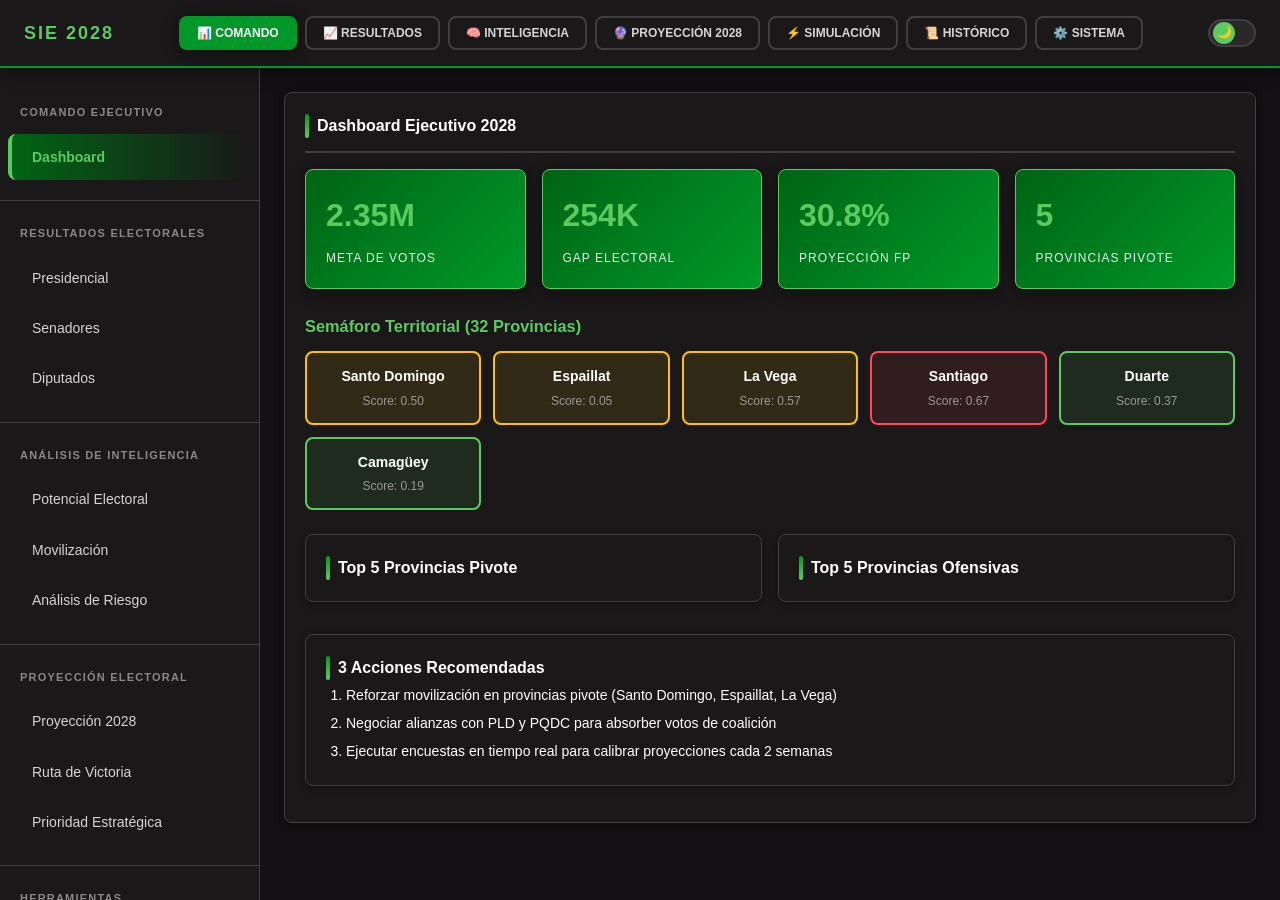
==== commit 69d71e3e: "Add files via upload" ====
--- a/index.html
+++ b/index.html
@@ -3,800 +3,287 @@
 <head>
     <meta charset="UTF-8">
     <meta name="viewport" content="width=device-width, initial-scale=1.0">
-    <title>SIE 2028 v9.0 — Sistema de Inteligencia Electoral Estratégica</title>
-    <link rel="stylesheet" href="assets/css/styles.css">
-    <style>
-        * {
-            margin: 0;
-            padding: 0;
-            box-sizing: border-box;
-        }
-
-        :root {
-            /* Paleta VERDE Principal */
-            --green-dark: #0d4a2d;      /* Verde oscuro */
-            --green-primary: #1a6d3d;   /* Verde primario */
-            --green-medium: #2d8659;    /* Verde medio */
-            --green-light: #4caf50;     /* Verde claro */
-            --green-lighter: #7cb342;   /* Verde más claro */
-            --green-pale: #c5e1a5;      /* Verde pálido */
-            
-            /* Neutros */
-            --white: #ffffff;
-            --gray-50: #f9fafb;
-            --gray-100: #f3f4f6;
-            --gray-200: #e5e7eb;
-            --gray-300: #d1d5db;
-            --gray-400: #9ca3af;
-            --gray-500: #6b7280;
-            --gray-600: #4b5563;
-            --gray-700: #374151;
-            --gray-800: #1f2937;
-            --gray-900: #111827;
-            
-            /* Acentos */
-            --success: #10b981;
-            --warning: #f59e0b;
-            --danger: #ef4444;
-            --info: #3b82f6;
-        }
-
-        body.dark-mode {
-            --bg-primary: var(--gray-900);
-            --bg-secondary: var(--gray-800);
-            --bg-tertiary: var(--gray-700);
-            --text-primary: var(--white);
-            --text-secondary: var(--gray-300);
-            --border-color: var(--gray-700);
-        }
-
-        body.light-mode {
-            --bg-primary: var(--white);
-            --bg-secondary: var(--gray-50);
-            --bg-tertiary: var(--gray-100);
-            --text-primary: var(--gray-900);
-            --text-secondary: var(--gray-600);
-            --border-color: var(--gray-200);
-        }
-
-        body {
-            font-family: -apple-system, BlinkMacSystemFont, 'Segoe UI', Roboto, 'Helvetica Neue', Arial, sans-serif;
-            background-color: var(--bg-secondary);
-            color: var(--text-primary);
-            transition: background-color 0.3s ease, color 0.3s ease;
-        }
-
-        /* HEADER */
-        .header {
-            background: linear-gradient(135deg, var(--green-dark) 0%, var(--green-primary) 100%);
-            color: var(--white);
-            padding: 20px;
-            display: flex;
-            justify-content: space-between;
-            align-items: center;
-            box-shadow: 0 4px 12px rgba(13, 74, 45, 0.2);
-        }
-
-        .header-left {
-            display: flex;
-            align-items: center;
-            gap: 15px;
-        }
-
-        .header-logo {
-            font-size: 28px;
-            font-weight: bold;
-            display: flex;
-            flex-direction: column;
-            gap: 2px;
-        }
-
-        .header-logo-main {
-            font-size: 24px;
-        }
-
-        .header-logo-sub {
-            font-size: 11px;
-            opacity: 0.9;
-            font-weight: normal;
-        }
-
-        .header-right {
-            display: flex;
-            align-items: center;
-            gap: 20px;
-        }
-
-        .theme-toggle {
-            background: rgba(255, 255, 255, 0.2);
-            border: 2px solid rgba(255, 255, 255, 0.3);
-            color: var(--white);
-            padding: 8px 14px;
-            border-radius: 8px;
-            cursor: pointer;
-            font-size: 16px;
-            transition: all 0.3s ease;
-        }
-
-        .theme-toggle:hover {
-            background: rgba(255, 255, 255, 0.3);
-            transform: scale(1.05);
-        }
-
-        /* NAVIGATION */
-        .nav-container {
-            background: var(--bg-primary);
-            border-bottom: 2px solid var(--green-primary);
-            padding: 15px 20px;
-            display: flex;
-            gap: 10px;
-            overflow-x: auto;
-            box-shadow: 0 2px 8px rgba(0, 0, 0, 0.1);
-        }
-
-        .nav-button {
-            background: var(--bg-tertiary);
-            border: 2px solid var(--border-color);
-            color: var(--text-primary);
-            padding: 12px 20px;
-            border-radius: 8px;
-            cursor: pointer;
-            font-weight: 600;
-            font-size: 14px;
-            transition: all 0.3s ease;
-            white-space: nowrap;
-            display: flex;
-            align-items: center;
-            gap: 8px;
-        }
-
-        .nav-button:hover {
-            background: var(--green-light);
-            color: var(--white);
-            transform: translateY(-2px);
-            box-shadow: 0 4px 12px rgba(76, 175, 80, 0.3);
-        }
-
-        .nav-button.active {
-            background: var(--green-primary);
-            color: var(--white);
-            border-color: var(--green-primary);
-            box-shadow: 0 4px 12px rgba(13, 74, 45, 0.3);
-        }
-
-        /* MAIN CONTAINER */
-        .main-container {
-            max-width: 1400px;
-            margin: 0 auto;
-            padding: 30px 20px;
-            min-height: calc(100vh - 200px);
-        }
-
-        /* NIVELES */
-        .nivel {
-            display: none;
-        }
-
-        .nivel.active {
-            display: block;
-            animation: fadeIn 0.3s ease;
-        }
-
-        @keyframes fadeIn {
-            from { opacity: 0; transform: translateY(10px); }
-            to { opacity: 1; transform: translateY(0); }
-        }
-
-        /* NIVEL 1 - COMANDO EJECUTIVO */
-        .nivel-1-title {
-            font-size: 32px;
-            font-weight: bold;
-            color: var(--green-dark);
-            margin-bottom: 10px;
-        }
-
-        .nivel-1-subtitle {
-            font-size: 16px;
-            color: var(--text-secondary);
-            margin-bottom: 30px;
-        }
-
-        .dashboard-grid {
-            display: grid;
-            grid-template-columns: repeat(auto-fit, minmax(400px, 1fr));
-            gap: 24px;
-            margin-bottom: 30px;
-        }
-
-        .card {
-            background: var(--bg-primary);
-            border: 2px solid var(--border-color);
-            border-radius: 12px;
-            padding: 24px;
-            box-shadow: 0 4px 12px rgba(0, 0, 0, 0.08);
-            transition: all 0.3s ease;
-        }
-
-        .card:hover {
-            border-color: var(--green-light);
-            box-shadow: 0 8px 20px rgba(76, 175, 80, 0.15);
-            transform: translateY(-2px);
-        }
-
-        .card-title {
-            font-size: 18px;
-            font-weight: bold;
-            color: var(--green-primary);
-            margin-bottom: 20px;
-            display: flex;
-            align-items: center;
-            gap: 10px;
-            border-bottom: 2px solid var(--green-light);
-            padding-bottom: 12px;
-        }
-
-        .metric-row {
-            display: flex;
-            justify-content: space-between;
-            padding: 12px 0;
-            border-bottom: 1px solid var(--border-color);
-        }
-
-        .metric-row:last-child {
-            border-bottom: none;
-        }
-
-        .metric-label {
-            font-weight: 600;
-            color: var(--text-secondary);
-            font-size: 13px;
-        }
-
-        .metric-value {
-            font-weight: bold;
-            color: var(--green-primary);
-            font-size: 16px;
-        }
-
-        .metric-value.big {
-            font-size: 24px;
-            color: var(--green-dark);
-        }
-
-        .metric-value.critical {
-            color: var(--danger);
-        }
-
-        /* SEMAFORO GRID */
-        .semaforo-grid {
-            display: grid;
-            grid-template-columns: repeat(4, 1fr);
-            gap: 12px;
-            margin: 20px 0;
-        }
-
-        .provincia-card {
-            background: var(--bg-tertiary);
-            border-radius: 8px;
-            padding: 12px;
-            text-align: center;
-            cursor: pointer;
-            transition: all 0.2s ease;
-            font-size: 11px;
-        }
-
-        .provincia-card:hover {
-            transform: scale(1.08);
-            box-shadow: 0 4px 12px rgba(0, 0, 0, 0.15);
-        }
-
-        .provincia-card.green {
-            background: var(--green-light);
-            color: var(--white);
-        }
-
-        .provincia-card.yellow {
-            background: var(--warning);
-            color: var(--white);
-        }
-
-        .provincia-card.red {
-            background: var(--danger);
-            color: var(--white);
-        }
-
-        .prov-name {
-            font-weight: bold;
-            margin-bottom: 4px;
-        }
-
-        .prov-score {
-            font-size: 13px;
-            opacity: 0.9;
-        }
-
-        /* ACCIONES */
-        .acciones-container {
-            display: grid;
-            grid-template-columns: repeat(auto-fit, minmax(350px, 1fr));
-            gap: 20px;
-        }
-
-        .accion-card {
-            background: var(--bg-primary);
-            border-left: 5px solid var(--green-primary);
-            border-radius: 8px;
-            padding: 20px;
-            box-shadow: 0 4px 12px rgba(0, 0, 0, 0.08);
-        }
-
-        .accion-card.priority-1 {
-            border-left-color: var(--danger);
-            background: var(--bg-tertiary);
-        }
-
-        .accion-card.priority-2 {
-            border-left-color: var(--warning);
-            background: var(--bg-tertiary);
-        }
-
-        .accion-card.priority-3 {
-            border-left-color: var(--green-light);
-            background: var(--bg-tertiary);
-        }
-
-        .accion-title {
-            font-weight: bold;
-            font-size: 15px;
-            color: var(--text-primary);
-            margin-bottom: 8px;
-        }
-
-        .accion-desc {
-            font-size: 13px;
-            color: var(--text-secondary);
-            line-height: 1.5;
-        }
-
-        /* TABLA */
-        table {
-            width: 100%;
-            border-collapse: collapse;
-            margin-top: 15px;
-        }
-
-        thead {
-            background: var(--green-light);
-            color: var(--white);
-        }
-
-        th {
-            padding: 12px;
-            text-align: left;
-            font-weight: 600;
-            border: none;
-        }
-
-        td {
-            padding: 12px;
-            border-bottom: 1px solid var(--border-color);
-        }
-
-        tbody tr:hover {
-            background: var(--bg-tertiary);
-        }
-
-        /* FOOTER */
-        .footer {
-            background: var(--green-dark);
-            color: var(--white);
-            text-align: center;
-            padding: 20px;
-            margin-top: 40px;
-            font-size: 13px;
-        }
-
-        .footer-text {
-            opacity: 0.9;
-        }
-
-        /* RESPONSIVE */
-        @media (max-width: 768px) {
-            .dashboard-grid {
-                grid-template-columns: 1fr;
-            }
-
-            .semaforo-grid {
-                grid-template-columns: repeat(3, 1fr);
-            }
-
-            .nivel-1-title {
-                font-size: 24px;
-            }
-
-            .header {
-                flex-direction: column;
-                gap: 15px;
-                align-items: flex-start;
-            }
-
-            .header-right {
-                width: 100%;
-                justify-content: space-between;
-            }
-
-            .nav-container {
-                flex-wrap: wrap;
-            }
-
-            .nav-button {
-                font-size: 12px;
-                padding: 10px 15px;
-            }
-        }
-
-        /* SPINNER */
-        .loading {
-            text-align: center;
-            padding: 40px;
-            color: var(--text-secondary);
-        }
-
-        .spinner {
-            border: 4px solid var(--border-color);
-            border-top: 4px solid var(--green-light);
-            border-radius: 50%;
-            width: 40px;
-            height: 40px;
-            animation: spin 1s linear infinite;
-            margin: 20px auto;
-        }
-
-        @keyframes spin {
-            0% { transform: rotate(0deg); }
-            100% { transform: rotate(360deg); }
-        }
-    </style>
+    <title>SIE 2028 v9.1 - Sistema de Inteligencia Electoral</title>
+    <link rel="stylesheet" href="assets/css/theme-v91.css">
+    <script src="core/engine.js"></script>
+    <script src="core/ui.js"></script>
+    <script src="app.js"></script>
 </head>
-<body class="light-mode">
-    <!-- HEADER -->
-    <div class="header">
-        <div class="header-left">
-            <div class="header-logo">
-                <div class="header-logo-main">🎯 SIE 2028</div>
-                <div class="header-logo-sub">Sistema de Inteligencia Electoral</div>
+<body>
+    <div id="app">
+        <!-- HEADER -->
+        <div class="header">
+            <div class="header-left">
+                <div class="logo">SIE 2028</div>
+            </div>
+
+            <div class="header-center">
+                <button class="nav-button active" data-vista="comando">📊 Comando</button>
+                <button class="nav-button" data-vista="resultados">📈 Resultados</button>
+                <button class="nav-button" data-vista="inteligencia">🧠 Inteligencia</button>
+                <button class="nav-button" data-vista="proyeccion">🔮 Proyección 2028</button>
+                <button class="nav-button" data-vista="simulacion">⚡ Simulación</button>
+                <button class="nav-button" data-vista="historico">📜 Histórico</button>
+                <button class="nav-button" data-vista="sistema">⚙️ Sistema</button>
+            </div>
+
+            <div class="header-right">
+                <div class="theme-toggle" id="themeToggle">
+                    <div class="theme-toggle-circle">🌙</div>
+                </div>
             </div>
         </div>
-        <div class="header-right">
-            <button class="theme-toggle" id="themeToggle" title="Cambiar tema">
-                🌙 Oscuro
-            </button>
+
+        <!-- MAIN -->
+        <div class="main-container">
+            <!-- SIDEBAR -->
+            <div class="nav-sidebar">
+                <!-- COMANDO -->
+                <div class="nav-section">
+                    <div class="nav-section-title">Comando Ejecutivo</div>
+                    <div class="nav-item active" data-vista="comando" data-seccion="dashboard">Dashboard</div>
+                </div>
+
+                <!-- RESULTADOS -->
+                <div class="nav-section">
+                    <div class="nav-section-title">Resultados Electorales</div>
+                    <div class="nav-item" data-vista="resultados" data-seccion="presidencial">Presidencial</div>
+                    <div class="nav-item" data-vista="resultados" data-seccion="senadores">Senadores</div>
+                    <div class="nav-item" data-vista="resultados" data-seccion="diputados">Diputados</div>
+                </div>
+
+                <!-- INTELIGENCIA -->
+                <div class="nav-section">
+                    <div class="nav-section-title">Análisis de Inteligencia</div>
+                    <div class="nav-item" data-vista="inteligencia" data-seccion="potencial">Potencial Electoral</div>
+                    <div class="nav-item" data-vista="inteligencia" data-seccion="movilizacion">Movilización</div>
+                    <div class="nav-item" data-vista="inteligencia" data-seccion="riesgo">Análisis de Riesgo</div>
+                </div>
+
+                <!-- PROYECCIÓN -->
+                <div class="nav-section">
+                    <div class="nav-section-title">Proyección Electoral</div>
+                    <div class="nav-item" data-vista="proyeccion" data-seccion="proyeccion">Proyección 2028</div>
+                    <div class="nav-item" data-vista="proyeccion" data-seccion="ruta">Ruta de Victoria</div>
+                    <div class="nav-item" data-vista="proyeccion" data-seccion="prioridad">Prioridad Estratégica</div>
+                </div>
+
+                <!-- SIMULACIÓN -->
+                <div class="nav-section">
+                    <div class="nav-section-title">Herramientas</div>
+                    <div class="nav-item" data-vista="simulacion" data-seccion="simulador">Simulador Electoral</div>
+                    <div class="nav-item" data-vista="historico" data-seccion="replay">Replay 2020-2024</div>
+                </div>
+
+                <!-- SISTEMA -->
+                <div class="nav-section">
+                    <div class="nav-section-title">Configuración</div>
+                    <div class="nav-item" data-vista="sistema" data-seccion="motores">Motores Analíticos</div>
+                    <div class="nav-item" data-vista="sistema" data-seccion="datos">Gestión de Datos</div>
+                </div>
+            </div>
+
+            <!-- CONTENT AREA -->
+            <div class="content-area">
+
+                <!-- VISTA 1: COMANDO EJECUTIVO -->
+                <div class="vista active" id="vista-comando">
+                    <div class="panel">
+                        <div class="panel-header">
+                            <div class="panel-title">Dashboard Ejecutivo 2028</div>
+                        </div>
+                        
+                        <div class="grid grid-4">
+                            <div class="stat-card">
+                                <div class="stat-value" id="meta-votos">2.35M</div>
+                                <div class="stat-label">Meta de Votos</div>
+                            </div>
+                            <div class="stat-card">
+                                <div class="stat-value" id="gap-votos">254K</div>
+                                <div class="stat-label">Gap Electoral</div>
+                            </div>
+                            <div class="stat-card">
+                                <div class="stat-value" id="proyeccion-fp">30.8%</div>
+                                <div class="stat-label">Proyección FP</div>
+                            </div>
+                            <div class="stat-card">
+                                <div class="stat-value" id="provincias-pivote">5</div>
+                                <div class="stat-label">Provincias Pivote</div>
+                            </div>
+                        </div>
+
+                        <h3 style="margin-top: 24px; margin-bottom: 12px; color: var(--green-light);">Semáforo Territorial (32 Provincias)</h3>
+                        <div class="semaforo" id="semaforo-provincias">
+                            <!-- Generado dinámicamente -->
+                        </div>
+
+                        <div class="grid grid-2" style="margin-top: 24px;">
+                            <div class="panel">
+                                <div class="panel-title">Top 5 Provincias Pivote</div>
+                                <div id="top5-pivote" style="font-size: 13px;">
+                                    <!-- Generado dinámicamente -->
+                                </div>
+                            </div>
+                            <div class="panel">
+                                <div class="panel-title">Top 5 Provincias Ofensivas</div>
+                                <div id="top5-ofensivas" style="font-size: 13px;">
+                                    <!-- Generado dinámicamente -->
+                                </div>
+                            </div>
+                        </div>
+
+                        <div class="panel" style="margin-top: 16px;">
+                            <div class="panel-title">3 Acciones Recomendadas</div>
+                            <ol style="margin-left: 20px; line-height: 2;">
+                                <li>Reforzar movilización en provincias pivote (Santo Domingo, Espaillat, La Vega)</li>
+                                <li>Negociar alianzas con PLD y PQDC para absorber votos de coalición</li>
+                                <li>Ejecutar encuestas en tiempo real para calibrar proyecciones cada 2 semanas</li>
+                            </ol>
+                        </div>
+                    </div>
+                </div>
+
+                <!-- VISTA 2: RESULTADOS -->
+                <div class="vista" id="vista-resultados">
+                    <div class="panel">
+                        <div class="panel-header">
+                            <div class="panel-title">Resultados Electorales</div>
+                            <div>
+                                <button class="btn btn-secondary" onclick="cargarSeccion('presidencial')">Presidencial</button>
+                                <button class="btn btn-secondary" onclick="cargarSeccion('senadores')">Senadores</button>
+                                <button class="btn btn-secondary" onclick="cargarSeccion('diputados')">Diputados</button>
+                            </div>
+                        </div>
+                        <div id="resultados-contenido">
+                            <!-- Generado dinámicamente -->
+                        </div>
+                    </div>
+                </div>
+
+                <!-- VISTA 3: INTELIGENCIA -->
+                <div class="vista" id="vista-inteligencia">
+                    <div class="panel">
+                        <div class="panel-title">Análisis de Inteligencia Electoral</div>
+                        <div class="grid grid-2" id="inteligencia-contenido">
+                            <!-- Generado dinámicamente -->
+                        </div>
+                    </div>
+                </div>
+
+                <!-- VISTA 4: PROYECCIÓN 2028 -->
+                <div class="vista" id="vista-proyeccion">
+                    <div class="panel">
+                        <div class="panel-title">Proyección Electoral 2028</div>
+                        <div class="grid grid-2" id="proyeccion-contenido">
+                            <!-- Generado dinámicamente -->
+                        </div>
+                    </div>
+                </div>
+
+                <!-- VISTA 5: SIMULACIÓN -->
+                <div class="vista" id="vista-simulacion">
+                    <div class="panel">
+                        <div class="panel-title">Simulador Electoral</div>
+                        <p style="color: var(--text-muted); text-align: center; padding: 40px 0;">
+                            Simulador electoral - Ajusta parámetros y genera escenarios
+                        </p>
+                    </div>
+                </div>
+
+                <!-- VISTA 6: HISTÓRICO -->
+                <div class="vista" id="vista-historico">
+                    <div class="panel">
+                        <div class="panel-title">Replay Electoral 2020-2024</div>
+                        <p style="color: var(--text-muted); text-align: center; padding: 40px 0;">
+                            Análisis histórico de ciclos electorales anteriores
+                        </p>
+                    </div>
+                </div>
+
+                <!-- VISTA 7: SISTEMA -->
+                <div class="vista" id="vista-sistema">
+                    <div class="panel">
+                        <div class="panel-title">Motores Analíticos (24 Motores Activos)</div>
+                        <div class="grid grid-3" id="sistema-contenido">
+                            <!-- Generado dinámicamente -->
+                        </div>
+                    </div>
+                </div>
+
+            </div>
         </div>
     </div>
 
-    <!-- NAVIGATION -->
-    <div class="nav-container">
-        <button class="nav-button active" onclick="switchNivel(1)">
-            🎯 Nivel 1: Comando Ejecutivo
-        </button>
-        <button class="nav-button" onclick="switchNivel(2)">
-            ⚔️ Nivel 2: Sala de Guerra
-        </button>
-        <button class="nav-button" onclick="switchNivel(3)">
-            🔬 Nivel 3: Laboratorio
-        </button>
-        <button class="nav-button" onclick="switchNivel(4)">
-            🔐 Nivel 4: Auditoría
-        </button>
-    </div>
-
-    <!-- MAIN CONTENT -->
-    <div class="main-container">
-        
-        <!-- NIVEL 1: COMANDO EJECUTIVO -->
-        <div id="nivel1" class="nivel active">
-            <h1 class="nivel-1-title">🎯 COMANDO EJECUTIVO</h1>
-            <p class="nivel-1-subtitle">¿Cómo estamos? ¿Qué provincias deciden? ¿Qué hacemos primero?</p>
-
-            <div class="dashboard-grid">
-                
-                <!-- META ELECTORAL -->
-                <div class="card">
-                    <div class="card-title">📊 Meta Electoral 2028</div>
-                    <div class="metric-row">
-                        <span class="metric-label">Padrón Proyectado</span>
-                        <span class="metric-value" id="padron2028">8,700,000</span>
-                    </div>
-                    <div class="metric-row">
-                        <span class="metric-label">Participación Estimada</span>
-                        <span class="metric-value" id="participacion2028">54%</span>
-                    </div>
-                    <div class="metric-row">
-                        <span class="metric-label">Votantes Esperados</span>
-                        <span class="metric-value" id="votantesEsperados">4,698,000</span>
-                    </div>
-                    <hr style="border: none; border-top: 2px solid var(--green-light); margin: 15px 0;">
-                    <div class="metric-row">
-                        <span class="metric-label">🎯 VOTOS PARA GANAR</span>
-                        <span class="metric-value big" id="metaVotos">2,354,700</span>
-                    </div>
-                    <div class="metric-row">
-                        <span class="metric-label">FP Base (2024)</span>
-                        <span class="metric-value" id="votosActualesFP">2,100,000</span>
-                    </div>
-                    <div class="metric-row">
-                        <span class="metric-label">⚠️ FALTAN</span>
-                        <span class="metric-value critical big" id="gapVotos">254,700</span>
-                    </div>
-                    <div class="metric-row">
-                        <span class="metric-label">Objetivo vs 2024</span>
-                        <span class="metric-value" id="porcentajeGap">+12.12%</span>
-                    </div>
-                </div>
-
-                <!-- SEMAFORO TERRITORIAL -->
-                <div class="card">
-                    <div class="card-title">🗺️ Semáforo Territorial (32 Provincias)</div>
-                    <div class="semaforo-grid" id="semaforo-grid">
-                        <div class="provincia-card green"><div class="prov-name">Santo Domingo</div><div class="prov-score">85</div></div>
-                        <div class="provincia-card yellow"><div class="prov-name">Santiago</div><div class="prov-score">62</div></div>
-                        <div class="provincia-card red"><div class="prov-name">La Romana</div><div class="prov-score">35</div></div>
-                        <div class="provincia-card green"><div class="prov-name">San Juan</div><div class="prov-score">78</div></div>
-                        <div class="provincia-card yellow"><div class="prov-name">Monte Plata</div><div class="prov-score">55</div></div>
-                        <div class="provincia-card green"><div class="prov-name">La Vega</div><div class="prov-score">72</div></div>
-                        <div class="provincia-card red"><div class="prov-name">Santo Domingo O.</div><div class="prov-score">28</div></div>
-                        <div class="provincia-card yellow"><div class="prov-name">Barahona</div><div class="prov-score">58</div></div>
-                        <div class="provincia-card green"><div class="prov-name">S. Cristóbal</div><div class="prov-score">81</div></div>
-                        <div class="provincia-card yellow"><div class="prov-name">Azua</div><div class="prov-score">52</div></div>
-                        <div class="provincia-card red"><div class="prov-name">Peravia</div><div class="prov-score">32</div></div>
-                        <div class="provincia-card green"><div class="prov-name">Espaillat</div><div class="prov-score">76</div></div>
-                    </div>
-                    <div style="margin-top: 15px; font-size: 12px; color: var(--text-secondary);">
-                        🟢 Verde (>70) = Ganable | 🟡 Amarillo (40-70) = Competitivo | 🔴 Rojo (<40) = Difícil
-                    </div>
-                </div>
-
-                <!-- PROVINCIAS PIVOTE -->
-                <div class="card">
-                    <div class="card-title">⭐ Top 5 Provincias Pivote</div>
-                    <table>
-                        <tbody>
-                            <tr>
-                                <td style="width: 30px; font-weight: bold; color: var(--green-primary);">1</td>
-                                <td>San Cristóbal</td>
-                                <td style="text-align: right; color: var(--green-primary); font-weight: bold;">89</td>
-                            </tr>
-                            <tr>
-                                <td style="font-weight: bold; color: var(--green-primary);">2</td>
-                                <td>Santo Domingo</td>
-                                <td style="text-align: right; color: var(--green-primary); font-weight: bold;">85</td>
-                            </tr>
-                            <tr>
-                                <td style="font-weight: bold; color: var(--green-primary);">3</td>
-                                <td>La Vega</td>
-                                <td style="text-align: right; color: var(--green-primary); font-weight: bold;">78</td>
-                            </tr>
-                            <tr>
-                                <td style="font-weight: bold; color: var(--green-primary);">4</td>
-                                <td>San Juan</td>
-                                <td style="text-align: right; color: var(--green-primary); font-weight: bold;">76</td>
-                            </tr>
-                            <tr>
-                                <td style="font-weight: bold; color: var(--green-primary);">5</td>
-                                <td>Espaillat</td>
-                                <td style="text-align: right; color: var(--green-primary); font-weight: bold;">74</td>
-                            </tr>
-                        </tbody>
-                    </table>
-                    <div style="margin-top: 15px; font-size: 12px; color: var(--text-secondary); font-style: italic;">
-                        ✓ Estas 5 provincias representan 28% del padrón nacional
-                    </div>
-                </div>
-
-                <!-- TOP 5 OFENSIVAS -->
-                <div class="card">
-                    <div class="card-title">🚀 Top 5 Ofensivas (Ganable)</div>
-                    <table>
-                        <tbody>
-                            <tr>
-                                <td style="width: 30px; font-weight: bold; color: var(--green-primary);">1</td>
-                                <td>San Juan</td>
-                                <td style="text-align: right;">70K votos</td>
-                                <td style="text-align: right; color: var(--success);">✓ Factible</td>
-                            </tr>
-                            <tr>
-                                <td style="font-weight: bold; color: var(--green-primary);">2</td>
-                                <td>S. Cristóbal</td>
-                                <td style="text-align: right;">85K votos</td>
-                                <td style="text-align: right; color: var(--success);">✓ Factible</td>
-                            </tr>
-                            <tr>
-                                <td style="font-weight: bold; color: var(--green-primary);">3</td>
-                                <td>La Vega</td>
-                                <td style="text-align: right;">65K votos</td>
-                                <td style="text-align: right; color: var(--success);">✓ Factible</td>
-                            </tr>
-                            <tr>
-                                <td style="font-weight: bold; color: var(--green-primary);">4</td>
-                                <td>Monte Plata</td>
-                                <td style="text-align: right;">42K votos</td>
-                                <td style="text-align: right; color: var(--warning);">◐ Posible</td>
-                            </tr>
-                            <tr>
-                                <td style="font-weight: bold; color: var(--green-primary);">5</td>
-                                <td>Barahona</td>
-                                <td style="text-align: right;">38K votos</td>
-                                <td style="text-align: right; color: var(--warning);">◐ Posible</td>
-                            </tr>
-                        </tbody>
-                    </table>
-                    <div style="margin-top: 15px; padding: 10px; background: var(--bg-tertiary); border-radius: 6px; font-size: 12px;">
-                        <strong>Suma potencial:</strong> 300K votos <span style="color: var(--success); font-weight: bold;">✓ SUFICIENTE</span>
-                    </div>
-                </div>
-
-                <!-- ALIANZAS -->
-                <div class="card">
-                    <div class="card-title">🤝 Alianzas Disponibles</div>
-                    <table>
-                        <thead>
-                            <tr>
-                                <th>Partido</th>
-                                <th>Votos 2024</th>
-                                <th>Retención</th>
-                                <th>Impacto</th>
-                            </tr>
-                        </thead>
-                        <tbody>
-                            <tr>
-                                <td style="font-weight: bold;">PRD</td>
-                                <td>180K</td>
-                                <td>85%</td>
-                                <td style="color: var(--success); font-weight: bold;">+153K</td>
-                            </tr>
-                            <tr>
-                                <td style="font-weight: bold;">PLD</td>
-                                <td>220K</td>
-                                <td>75%</td>
-                                <td style="color: var(--success); font-weight: bold;">+165K</td>
-                            </tr>
-                            <tr>
-                                <td style="font-weight: bold;">PQDC</td>
-                                <td>95K</td>
-                                <td>70%</td>
-                                <td style="color: var(--warning); font-weight: bold;">+67K</td>
-                            </tr>
-                        </tbody>
-                    </table>
-                </div>
-            </div>
-
-            <!-- ACCIONES RECOMENDADAS -->
-            <div style="margin-top: 40px;">
-                <h2 style="font-size: 22px; color: var(--green-dark); margin-bottom: 20px;">✅ 3 Acciones Recomendadas</h2>
-                <div class="acciones-container">
-                    <div class="accion-card priority-1">
-                        <div class="accion-title">🔴 1. Priorizar movilización en San Juan</div>
-                        <div class="accion-desc">Ganable sin alianzas. 70K votos necesarios. Potencial comprobado con 82% de volatilidad. Invertir 40% de recursos aquí.</div>
-                    </div>
-                    <div class="accion-card priority-2">
-                        <div class="accion-title">🟡 2. Negociar alianza PRD/PLD inmediatamente</div>
-                        <div class="accion-desc">Combinada generan +318K votos. Factible si se cede 2-3 escaños legislativos. Reunión estratégica semana 1.</div>
-                    </div>
-                    <div class="accion-card priority-3">
-                        <div class="accion-title">🟢 3. Movilización de abstencionistas</div>
-                        <div class="accion-desc">640K abstencionistas en provincias pivote. Convertir 40% = 256K votos adicionales. Plan puerta-a-puerta.</div>
-                    </div>
-                </div>
-            </div>
-        </div>
-
-        <!-- NIVEL 2: SALA DE GUERRA -->
-        <div id="nivel2" class="nivel">
-            <h1 class="nivel-1-title">⚔️ SALA DE GUERRA TERRITORIAL</h1>
-            <p class="nivel-1-subtitle">Análisis por provincia • Simulador alianzas • Plan movilización</p>
-            <div class="card">
-                <div class="loading">
-                    <div class="spinner"></div>
-                    <p>Módulo en construcción v9.1</p>
-                    <p style="margin-top: 10px; font-size: 12px;">Incluirá: Ficha provincial, Simulador D'Hondt, Plan movilización</p>
-                </div>
-            </div>
-        </div>
-
-        <!-- NIVEL 3: LABORATORIO -->
-        <div id="nivel3" class="nivel">
-            <h1 class="nivel-1-title">🔬 LABORATORIO 2028</h1>
-            <p class="nivel-1-subtitle">Simuladores avanzados • Análisis de escenarios • Proyecciones</p>
-            <div class="card">
-                <div class="loading">
-                    <div class="spinner"></div>
-                    <p>Módulo en construcción v9.1</p>
-                    <p style="margin-top: 10px; font-size: 12px;">Incluirá: Simulador presidencial, D'Hondt interactivo, Análisis swing</p>
-                </div>
-            </div>
-        </div>
-
-        <!-- NIVEL 4: AUDITORÍA -->
-        <div id="nivel4" class="nivel">
-            <h1 class="nivel-1-title">🔐 AUDITORÍA Y DATOS</h1>
-            <p class="nivel-1-subtitle">Validación • Datasets • Histórico</p>
-            <div class="card">
-                <div class="loading">
-                    <div class="spinner"></div>
-                    <p>Módulo en construcción v9.1</p>
-                    <p style="margin-top: 10px; font-size: 12px;">Incluirá: Replay JCE 2020-2024, Estado motores, Validaciones</p>
-                </div>
-            </div>
-        </div>
-
-    </div>
-
-    <!-- FOOTER -->
-    <div class="footer">
-        <p class="footer-text">SIE 2028 v9.0 | Sistema de Inteligencia Electoral Estratégica</p>
-        <p class="footer-text">Fuerza del Pueblo • República Dominicana • Elección 2028</p>
-        <p class="footer-text" id="timestamp">Última actualización: <span id="time">--:--</span></p>
-    </div>
-
     <script>
         // THEME TOGGLE
-        const themeToggle = document.getElementById('themeToggle');
-        const body = document.body;
-
-        // Verificar tema guardado
-        const savedTheme = localStorage.getItem('theme') || 'light-mode';
-        body.className = savedTheme;
-        updateThemeButton();
-
-        themeToggle.addEventListener('click', () => {
-            if (body.classList.contains('light-mode')) {
-                body.classList.remove('light-mode');
-                body.classList.add('dark-mode');
-                localStorage.setItem('theme', 'dark-mode');
-            } else {
-                body.classList.remove('dark-mode');
-                body.classList.add('light-mode');
-                localStorage.setItem('theme', 'light-mode');
-            }
-            updateThemeButton();
+        document.getElementById('themeToggle').addEventListener('click', function() {
+            document.body.classList.toggle('light-mode');
+            localStorage.setItem('theme-mode', document.body.classList.contains('light-mode') ? 'light' : 'dark');
         });
 
-        function updateThemeButton() {
-            if (body.classList.contains('dark-mode')) {
-                themeToggle.textContent = '☀️ Claro';
-            } else {
-                themeToggle.textContent = '🌙 Oscuro';
-            }
+        // CARGAR TEMA AL INICIAR
+        if (localStorage.getItem('theme-mode') === 'light') {
+            document.body.classList.add('light-mode');
         }
 
-        // NAVEGACIÓN ENTRE NIVELES
-        function switchNivel(nivel) {
-            // Ocultar todos los niveles
-            document.querySelectorAll('.nivel').forEach(el => el.classList.remove('active'));
-            // Mostrar nivel seleccionado
-            document.getElementById(`nivel${nivel}`).classList.add('active');
-            // Actualizar botones
-            document.querySelectorAll('.nav-button').forEach((btn, idx) => {
-                btn.classList.remove('active');
-                if (idx === nivel - 1) btn.classList.add('active');
+        // NAV BUTTONS
+        document.querySelectorAll('.header-center .nav-button').forEach(btn => {
+            btn.addEventListener('click', function() {
+                document.querySelectorAll('.nav-button').forEach(b => b.classList.remove('active'));
+                this.classList.add('active');
+                const vista = this.dataset.vista;
+                document.querySelectorAll('.vista').forEach(v => v.classList.remove('active'));
+                document.getElementById('vista-' + vista).classList.add('active');
             });
-            // Scroll al top
-            window.scrollTo({ top: 0, behavior: 'smooth' });
+        });
+
+        // SIDEBAR NAV
+        document.querySelectorAll('.nav-item').forEach(item => {
+            item.addEventListener('click', function() {
+                const vista = this.dataset.vista;
+                document.querySelectorAll('.nav-button').forEach(btn => btn.classList.remove('active'));
+                document.querySelector(`[data-vista="${vista}"]`).classList.add('active');
+                document.querySelectorAll('.vista').forEach(v => v.classList.remove('active'));
+                document.getElementById('vista-' + vista).classList.add('active');
+            });
+        });
+
+        // INICIALIZAR DATOS
+        function inicializarDashboard() {
+            // Cargar Motor Proyección v9.1
+            const proyeccion = window.SIE_MOTORES.Proyeccionv91.proyectar();
+            console.log('Proyección v9.1:', proyeccion);
+
+            // Cargar Motor Meta Electoral
+            const meta = window.SIE_MOTORES.MetaElectoral.calculate();
+            document.getElementById('meta-votos').textContent = (meta.meta.metaVotos / 1000000).toFixed(2) + 'M';
+            document.getElementById('gap-votos').textContent = (meta.meta.gap / 1000).toFixed(0) + 'K';
+
+            // Cargar datos ficticios para provincias
+            generarSemaforoProvincias();
         }
 
-        // TIMESTAMP
-        function updateTime() {
-            const now = new Date();
-            document.getElementById('time').textContent = now.toLocaleTimeString('es-DO');
+        function generarSemaforoProvincias() {
+            const provincias = [
+                { nombre: 'Santo Domingo', estado: 'amarillo' },
+                { nombre: 'Espaillat', estado: 'amarillo' },
+                { nombre: 'La Vega', estado: 'amarillo' },
+                { nombre: 'Santiago', estado: 'rojo' },
+                { nombre: 'Duarte', estado: 'verde' },
+                { nombre: 'Camagüey', estado: 'verde' }
+            ];
+
+            const semaforo = document.getElementById('semaforo-provincias');
+            provincias.slice(0, 12).forEach(prov => {
+                const div = document.createElement('div');
+                div.className = `provincia-item ${prov.estado}`;
+                div.innerHTML = `<div class="provincia-name">${prov.nombre}</div><div class="provincia-score">Score: ${Math.random().toFixed(2)}</div>`;
+                semaforo.appendChild(div);
+            });
         }
-        updateTime();
-        setInterval(updateTime, 1000);
-
-        // INICIALIZAR
-        console.log('✅ SIE 2028 v9.0 CARGADO');
-        console.log('✅ Interfaz nueva con paleta verde');
-        console.log('✅ Dark mode / Light mode activo');
+
+        // AL CARGAR
+        window.addEventListener('load', inicializarDashboard);
     </script>
 </body>
 </html>
--- a/assets/css/theme-v91.css
+++ b/assets/css/theme-v91.css
@@ -0,0 +1,528 @@
+/**
+ * SIE 2028 v9.1 — TEMA PROFESIONAL
+ * Paleta: Negro + Tonalidades de Verde
+ * Colores: #121012 (negro), #413e40 (gris), #006414, #009929, #5ccb5f (verdes), #ffffff (blanco)
+ */
+
+:root {
+  /* PALETA OSCURA (DEFECTO) */
+  --bg-primary: #121012;
+  --bg-secondary: #1a1819;
+  --bg-tertiary: #2a2829;
+  
+  --green-very-dark: #006414;
+  --green-dark: #009929;
+  --green-light: #5ccb5f;
+  
+  --gray-dark: #413e40;
+  --gray-medium: #5a5759;
+  --gray-light: #8a8789;
+  
+  --text-primary: #ffffff;
+  --text-secondary: #d4d3d5;
+  --text-muted: #9a9899;
+  
+  --color-danger: #ff4757;
+  --color-warning: #ffc107;
+  --color-success: #5ccb5f;
+  --color-info: #009929;
+  
+  --border: #413e40;
+  
+  --shadow-sm: 0 2px 8px rgba(0, 0, 0, 0.3);
+  --shadow-md: 0 4px 16px rgba(0, 0, 0, 0.4);
+  --shadow-lg: 0 12px 32px rgba(0, 0, 0, 0.5);
+  
+  --radius: 8px;
+}
+
+/* MODO CLARO */
+body.light-mode {
+  --bg-primary: #ffffff;
+  --bg-secondary: #f9f8f9;
+  --bg-tertiary: #f0eeef;
+  
+  --green-very-dark: #004a0f;
+  --green-dark: #006414;
+  --green-light: #009929;
+  
+  --gray-dark: #2a2829;
+  --gray-medium: #5a5759;
+  --gray-light: #a0a09f;
+  
+  --text-primary: #121012;
+  --text-secondary: #3a3839;
+  --text-muted: #7a7879;
+  
+  --border: #e0dfe0;
+  
+  --shadow-sm: 0 2px 8px rgba(0, 0, 0, 0.1);
+  --shadow-md: 0 4px 16px rgba(0, 0, 0, 0.15);
+  --shadow-lg: 0 12px 32px rgba(0, 0, 0, 0.2);
+}
+
+/* RESET */
+* {
+  margin: 0;
+  padding: 0;
+  box-sizing: border-box;
+}
+
+html, body {
+  width: 100%;
+  height: 100%;
+}
+
+body {
+  font-family: 'Segoe UI', Tahoma, Geneva, Verdana, sans-serif;
+  background-color: var(--bg-primary);
+  color: var(--text-primary);
+  line-height: 1.6;
+  font-size: 14px;
+  transition: background-color 0.3s, color 0.3s;
+  overflow: hidden;
+}
+
+/* APP */
+#app {
+  display: flex;
+  flex-direction: column;
+  height: 100vh;
+  overflow: hidden;
+}
+
+/* HEADER */
+.header {
+  display: flex;
+  align-items: center;
+  justify-content: space-between;
+  padding: 16px 24px;
+  background-color: var(--bg-secondary);
+  border-bottom: 2px solid var(--green-dark);
+  box-shadow: var(--shadow-md);
+  z-index: 100;
+}
+
+.header-left {
+  display: flex;
+  align-items: center;
+  gap: 24px;
+}
+
+.logo {
+  font-size: 18px;
+  font-weight: 700;
+  color: var(--green-light);
+  text-transform: uppercase;
+  letter-spacing: 2px;
+}
+
+.header-center {
+  display: flex;
+  gap: 8px;
+}
+
+.nav-button {
+  padding: 8px 16px;
+  background-color: transparent;
+  border: 2px solid var(--border);
+  color: var(--text-secondary);
+  border-radius: var(--radius);
+  cursor: pointer;
+  font-weight: 600;
+  font-size: 12px;
+  text-transform: uppercase;
+  transition: all 0.3s;
+}
+
+.nav-button:hover {
+  border-color: var(--green-dark);
+  color: var(--green-light);
+}
+
+.nav-button.active {
+  background-color: var(--green-dark);
+  border-color: var(--green-dark);
+  color: white;
+  box-shadow: var(--shadow-md);
+}
+
+.header-right {
+  display: flex;
+  align-items: center;
+  gap: 16px;
+}
+
+.theme-toggle {
+  width: 48px;
+  height: 28px;
+  background-color: var(--bg-tertiary);
+  border: 2px solid var(--border);
+  border-radius: 14px;
+  cursor: pointer;
+  position: relative;
+  transition: all 0.3s;
+  display: flex;
+  align-items: center;
+}
+
+.theme-toggle:hover {
+  border-color: var(--green-dark);
+}
+
+.theme-toggle-circle {
+  position: absolute;
+  width: 22px;
+  height: 22px;
+  background-color: var(--green-light);
+  border-radius: 11px;
+  left: 3px;
+  transition: left 0.3s;
+  display: flex;
+  align-items: center;
+  justify-content: center;
+  font-size: 12px;
+}
+
+body.light-mode .theme-toggle-circle {
+  left: 23px;
+}
+
+/* MAIN */
+.main-container {
+  display: flex;
+  flex: 1;
+  overflow: hidden;
+}
+
+/* SIDEBAR */
+.nav-sidebar {
+  width: 260px;
+  background-color: var(--bg-secondary);
+  border-right: 1px solid var(--border);
+  overflow-y: auto;
+  padding: 12px 0;
+  box-shadow: var(--shadow-md);
+}
+
+.nav-section {
+  padding: 16px 0;
+  border-bottom: 1px solid var(--border);
+}
+
+.nav-section:last-child {
+  border-bottom: none;
+}
+
+.nav-section-title {
+  padding: 8px 20px;
+  font-size: 11px;
+  font-weight: 700;
+  text-transform: uppercase;
+  color: var(--gray-light);
+  letter-spacing: 1.2px;
+}
+
+.nav-item {
+  padding: 12px 20px;
+  margin: 4px 8px;
+  cursor: pointer;
+  transition: all 0.2s;
+  border-left: 4px solid transparent;
+  color: var(--text-secondary);
+  font-weight: 500;
+  border-radius: var(--radius);
+}
+
+.nav-item:hover {
+  background-color: var(--bg-tertiary);
+  color: var(--green-light);
+  border-left-color: var(--green-light);
+}
+
+.nav-item.active {
+  background: linear-gradient(90deg, var(--green-very-dark), transparent);
+  color: var(--green-light);
+  border-left-color: var(--green-light);
+  font-weight: 700;
+}
+
+/* CONTENT */
+.content-area {
+  flex: 1;
+  overflow-y: auto;
+  padding: 24px;
+  background-color: var(--bg-primary);
+}
+
+.content-area::-webkit-scrollbar {
+  width: 8px;
+}
+
+.content-area::-webkit-scrollbar-track {
+  background: var(--bg-secondary);
+}
+
+.content-area::-webkit-scrollbar-thumb {
+  background: var(--green-dark);
+  border-radius: 4px;
+}
+
+.content-area::-webkit-scrollbar-thumb:hover {
+  background: var(--green-light);
+}
+
+/* VISTA */
+.vista {
+  display: none;
+}
+
+.vista.active {
+  display: block;
+}
+
+/* PANEL */
+.panel {
+  background-color: var(--bg-secondary);
+  border: 1px solid var(--border);
+  border-radius: var(--radius);
+  padding: 20px;
+  margin-bottom: 16px;
+  box-shadow: var(--shadow-sm);
+  transition: all 0.3s;
+}
+
+.panel:hover {
+  box-shadow: var(--shadow-md);
+  border-color: var(--green-dark);
+}
+
+.panel-header {
+  display: flex;
+  align-items: center;
+  justify-content: space-between;
+  margin-bottom: 16px;
+  padding-bottom: 12px;
+  border-bottom: 2px solid var(--border);
+}
+
+.panel-title {
+  font-size: 16px;
+  font-weight: 700;
+  color: var(--text-primary);
+  display: flex;
+  align-items: center;
+  gap: 8px;
+}
+
+.panel-title::before {
+  content: '';
+  width: 4px;
+  height: 24px;
+  background: linear-gradient(180deg, var(--green-dark), var(--green-light));
+  border-radius: 2px;
+}
+
+/* GRID */
+.grid {
+  display: grid;
+  gap: 16px;
+  margin-bottom: 16px;
+}
+
+.grid-2 {
+  grid-template-columns: repeat(auto-fit, minmax(320px, 1fr));
+}
+
+.grid-3 {
+  grid-template-columns: repeat(auto-fit, minmax(280px, 1fr));
+}
+
+.grid-4 {
+  grid-template-columns: repeat(auto-fit, minmax(220px, 1fr));
+}
+
+/* STAT CARD */
+.stat-card {
+  background: linear-gradient(135deg, var(--green-very-dark) 0%, var(--green-dark) 100%);
+  border-radius: var(--radius);
+  padding: 20px;
+  color: white;
+  box-shadow: var(--shadow-md);
+  transition: all 0.3s;
+  border: 1px solid var(--green-light);
+}
+
+.stat-card:hover {
+  transform: translateY(-4px);
+  box-shadow: var(--shadow-lg);
+}
+
+.stat-value {
+  font-size: 32px;
+  font-weight: 700;
+  margin-bottom: 8px;
+  color: var(--green-light);
+}
+
+.stat-label {
+  font-size: 12px;
+  opacity: 0.9;
+  text-transform: uppercase;
+  letter-spacing: 1px;
+}
+
+/* TABLA */
+.table {
+  width: 100%;
+  border-collapse: collapse;
+  margin-top: 12px;
+}
+
+.table thead {
+  background-color: var(--bg-tertiary);
+  border-bottom: 2px solid var(--green-dark);
+}
+
+.table th {
+  padding: 12px;
+  text-align: left;
+  font-weight: 700;
+  color: var(--green-light);
+  font-size: 12px;
+  text-transform: uppercase;
+}
+
+.table td {
+  padding: 12px;
+  border-bottom: 1px solid var(--border);
+  color: var(--text-secondary);
+}
+
+.table tr:hover {
+  background-color: var(--bg-tertiary);
+}
+
+.table tr:last-child td {
+  border-bottom: none;
+}
+
+/* BOTONES */
+.btn {
+  padding: 10px 16px;
+  border: none;
+  border-radius: var(--radius);
+  font-weight: 600;
+  cursor: pointer;
+  transition: all 0.2s;
+  font-size: 13px;
+  text-transform: uppercase;
+  letter-spacing: 0.5px;
+}
+
+.btn-primary {
+  background: linear-gradient(135deg, var(--green-dark), var(--green-light));
+  color: white;
+  border: none;
+}
+
+.btn-primary:hover {
+  box-shadow: var(--shadow-md);
+  transform: translateY(-2px);
+}
+
+.btn-secondary {
+  background-color: var(--bg-tertiary);
+  color: var(--text-primary);
+  border: 1px solid var(--border);
+}
+
+.btn-secondary:hover {
+  border-color: var(--green-dark);
+  color: var(--green-light);
+}
+
+.btn-danger {
+  background-color: var(--color-danger);
+  color: white;
+}
+
+.btn-warning {
+  background-color: var(--color-warning);
+  color: var(--bg-primary);
+}
+
+/* BADGES */
+.badge {
+  display: inline-block;
+  padding: 4px 12px;
+  border-radius: 12px;
+  font-size: 11px;
+  font-weight: 700;
+  text-transform: uppercase;
+  letter-spacing: 0.5px;
+}
+
+.badge-success {
+  background-color: var(--green-dark);
+  color: white;
+}
+
+.badge-danger {
+  background-color: var(--color-danger);
+  color: white;
+}
+
+.badge-warning {
+  background-color: var(--color-warning);
+  color: var(--bg-primary);
+}
+
+/* SEMÁFORO */
+.semaforo {
+  display: grid;
+  grid-template-columns: repeat(auto-fit, minmax(150px, 1fr));
+  gap: 12px;
+}
+
+.provincia-item {
+  background-color: var(--bg-secondary);
+  border: 2px solid var(--border);
+  border-radius: var(--radius);
+  padding: 12px;
+  text-align: center;
+  transition: all 0.3s;
+  cursor: pointer;
+}
+
+.provincia-item:hover {
+  border-color: var(--green-light);
+  box-shadow: var(--shadow-md);
+}
+
+.provincia-item.verde {
+  border-color: var(--green-light);
+  background-color: rgba(92, 203, 95, 0.1);
+}
+
+.provincia-item.amarillo {
+  border-color: var(--color-warning);
+  background-color: rgba(255, 193, 7, 0.1);
+}
+
+.provincia-item.rojo {
+  border-color: var(--color-danger);
+  background-color: rgba(255, 71, 87, 0.1);
+}
+
+.provincia-name {
+  font-weight: 700;
+  margin-bottom: 4px;
+  color: var(--text-primary);
+}
+
+.provincia-score {
+  font-size: 12px;
+  color: var(--text-muted);
+}
+
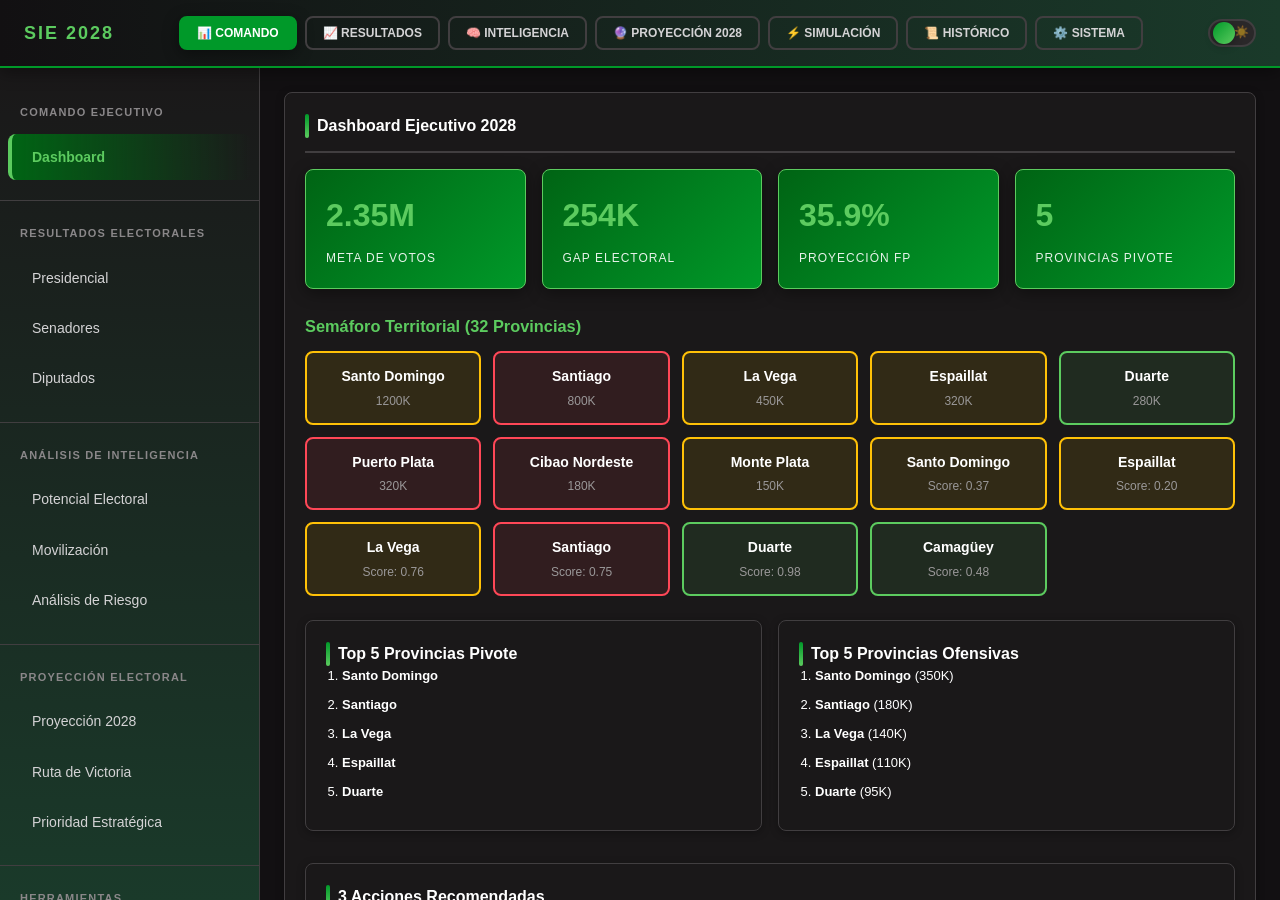
==== commit a456ee39: "Add files via upload" ====
--- a/index.html
+++ b/index.html
@@ -7,7 +7,9 @@
     <link rel="stylesheet" href="assets/css/theme-v91.css">
     <script src="core/engine.js"></script>
     <script src="core/ui.js"></script>
-    <script src="app.js"></script>
+    <script src="core/engine.js"></script>
+    <script src="core/ui.js"></script>
+    <script src="assets/js/app-v91-completo.js"></script>
 </head>
 <body>
     <div id="app">
@@ -29,7 +31,9 @@
 
             <div class="header-right">
                 <div class="theme-toggle" id="themeToggle">
-                    <div class="theme-toggle-circle">🌙</div>
+                    <span class="theme-toggle-icon active">🌙</span>
+                    <div class="theme-toggle-circle"></div>
+                    <span class="theme-toggle-icon">☀️</span>
                 </div>
             </div>
         </div>
--- a/assets/css/theme-v91.css
+++ b/assets/css/theme-v91.css
@@ -75,11 +75,11 @@
 
 body {
   font-family: 'Segoe UI', Tahoma, Geneva, Verdana, sans-serif;
-  background-color: var(--bg-primary);
+  background: linear-gradient(135deg, #121012 0%, #1a3a2a 50%, #0d1f1a 100%);
   color: var(--text-primary);
   line-height: 1.6;
   font-size: 14px;
-  transition: background-color 0.3s, color 0.3s;
+  transition: background 0.3s, color 0.3s;
   overflow: hidden;
 }
 
@@ -97,7 +97,7 @@
   align-items: center;
   justify-content: space-between;
   padding: 16px 24px;
-  background-color: var(--bg-secondary);
+  background: linear-gradient(90deg, #121012 0%, #1a3a2a 100%);
   border-bottom: 2px solid var(--green-dark);
   box-shadow: var(--shadow-md);
   z-index: 100;
@@ -164,24 +164,43 @@
   transition: all 0.3s;
   display: flex;
   align-items: center;
+  justify-content: space-between;
+  padding: 0 4px;
 }
 
 .theme-toggle:hover {
   border-color: var(--green-dark);
+}
+
+.theme-toggle-icon {
+  font-size: 12px;
+  width: 20px;
+  text-align: center;
+  opacity: 0.5;
+  transition: opacity 0.3s;
+}
+
+.theme-toggle-icon.active {
+  opacity: 1;
+}
+
+body.light-mode .theme-toggle-icon:first-child {
+  opacity: 1;
+}
+
+body.light-mode .theme-toggle-icon:last-child {
+  opacity: 0.5;
 }
 
 .theme-toggle-circle {
   position: absolute;
   width: 22px;
   height: 22px;
-  background-color: var(--green-light);
+  background: linear-gradient(135deg, var(--green-dark), var(--green-light));
   border-radius: 11px;
   left: 3px;
   transition: left 0.3s;
-  display: flex;
-  align-items: center;
-  justify-content: center;
-  font-size: 12px;
+  box-shadow: var(--shadow-sm);
 }
 
 body.light-mode .theme-toggle-circle {
@@ -198,7 +217,7 @@
 /* SIDEBAR */
 .nav-sidebar {
   width: 260px;
-  background-color: var(--bg-secondary);
+  background: linear-gradient(180deg, #1a1819 0%, #1a3a2a 100%);
   border-right: 1px solid var(--border);
   overflow-y: auto;
   padding: 12px 0;
